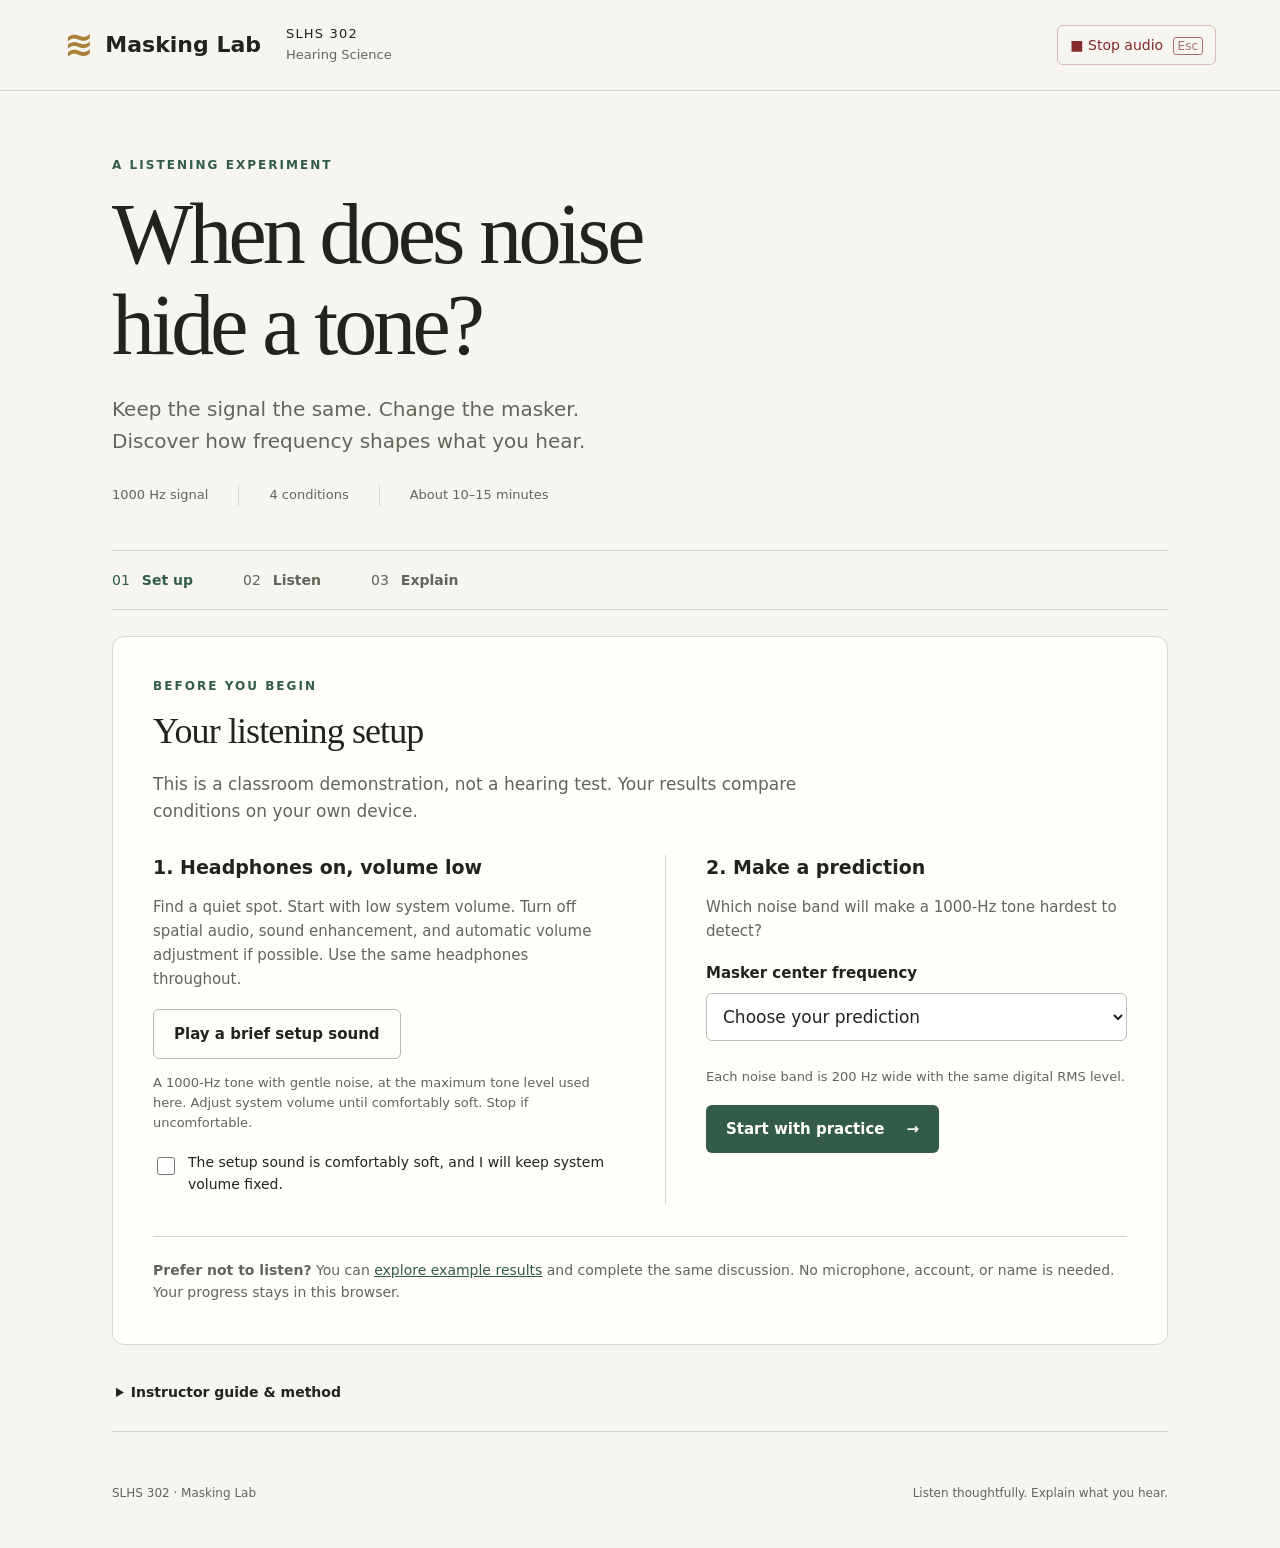
==== index.html @ 59b78d7a "Add files via upload" ====
<!doctype html>
<html lang="en">
<head>
<meta charset="utf-8"><meta name="viewport" content="width=device-width,initial-scale=1">
<meta name="description" content="An interactive auditory masking activity for SLHS 302. Compare detection of a tone in quiet and frequency-specific noise.">
<title>Masking Lab · SLHS 302</title>
<style>
:root{--ink:#22231f;--paper:#f7f5ef;--gold:#aa8138;--line:#d8d5c9;--muted:#62655b;--green:#335c48;--soft:#e8ede6;--red:#a33131}*{box-sizing:border-box}body{margin:0;background:var(--paper);color:var(--ink);font:17px/1.6 system-ui,-apple-system,BlinkMacSystemFont,"Segoe UI",sans-serif}button,input,select,textarea{font:inherit}button,a,input,select,textarea,summary{touch-action:manipulation}button{cursor:pointer;border:0}button:disabled{opacity:.45;cursor:default}button:focus-visible,a:focus-visible,input:focus-visible,textarea:focus-visible,select:focus-visible,summary:focus-visible{outline:3px solid #2864b7;outline-offset:4px}header{max-width:1400px;margin:auto;padding:24px 5%;display:flex;align-items:center;gap:25px;border-bottom:1px solid var(--line)}.brand{font-weight:750;font-size:22px;text-decoration:none;color:inherit;display:flex;align-items:center;gap:12px}.mark{color:var(--gold);font-size:35px;line-height:1}.course{font-size:13px;letter-spacing:.09em}.course span{display:block;letter-spacing:0;color:var(--muted)}.stop{margin-left:auto;border:1px solid #d7bbb6;border-radius:6px;background:transparent;color:#842a2a;padding:8px 12px;font-size:14px}kbd{font:12px system-ui;border:1px solid currentColor;border-radius:3px;padding:1px 4px;opacity:.65;margin-left:5px}main{max-width:1120px;padding:0 32px;margin:auto}.intro{padding:65px 0 44px;position:relative}.eyebrow{font-size:12px;font-weight:750;letter-spacing:.17em;color:var(--green);margin:0 0 14px}h1{font-family:Georgia,"Times New Roman",serif;font-size:clamp(48px,7.5vw,86px);font-weight:400;line-height:1.06;letter-spacing:-.045em;margin:0 0 22px}h2{font-family:Georgia,"Times New Roman",serif;font-size:36px;line-height:1.17;font-weight:400;letter-spacing:-.025em;margin:0 0 18px}h3{font-size:19px;line-height:1.35;margin:0 0 14px}p{margin:0 0 18px}.lead{font-size:20px;line-height:1.6;color:var(--muted)}.facts{display:flex;gap:30px;margin-top:28px;font-size:13px;color:var(--muted)}.facts span+span{border-left:1px solid var(--line);padding-left:30px}.steps{display:flex;border-top:1px solid var(--line);border-bottom:1px solid var(--line);padding:18px 0;gap:50px;color:var(--muted);font-size:14px}.steps span{display:flex;gap:12px}.steps [aria-current]{color:var(--green)}.steps b{font-weight:650}.workspace{background:#fffefb;border:1px solid var(--line);border-radius:12px;padding:40px;margin-top:26px;box-shadow:0 7px 28px #28291d04}.section-heading{max-width:720px;margin-bottom:30px}.section-heading p:last-child{color:var(--muted)}.setup-grid{display:grid;grid-template-columns:1fr 1fr;gap:50px}.setup-grid>div+div{border-left:1px solid var(--line);padding-left:40px}.setup-grid p{font-size:15px;color:var(--muted)}label{display:block;font-size:15px;font-weight:550;margin:16px 0 8px}select,textarea{width:100%;background:white;color:var(--ink);padding:12px;border:1px solid #bbbfb3;border-radius:6px}select{margin-bottom:12px}.check{display:flex;align-items:flex-start;gap:10px;font-size:14px;font-weight:400}.check input{margin-top:6px;width:18px;height:18px;flex-shrink:0;accent-color:var(--green)}.primary,.secondary,.answer{padding:12px 20px;border-radius:6px;font-weight:650;font-size:15px;display:inline-flex;justify-content:center;align-items:center;gap:22px;min-height:48px}.primary{background:var(--green);color:white}.primary:hover:not(:disabled){background:#224733}.secondary{background:transparent;border:1px solid #b7baaf;color:var(--ink)}.secondary:hover:not(:disabled){background:#f0f1e9}.small{font-size:13px!important;color:var(--muted);margin-top:14px;line-height:1.55}.note{margin-top:32px;border-top:1px solid var(--line);padding-top:22px;font-size:14px;color:var(--muted)}.text-button{background:transparent;color:var(--green);text-decoration:underline;padding:0}.trial-head{display:flex;align-items:center;justify-content:space-between;gap:20px}.progress-label{font-size:14px;color:var(--muted)}progress{width:100%;height:5px;border:0;accent-color:var(--green);margin:0 0 24px}progress::-webkit-progress-bar{background:#e7e8e0}progress::-webkit-progress-value{background:var(--green)}.intervals{display:grid;grid-template-columns:1fr 1fr;gap:24px;margin:30px 0}.intervals>div{border:1px solid var(--line);border-radius:8px;padding:25px;background:#f8f8f2;transition:background .1s}.intervals span{display:block;font:44px Georgia,serif;color:#8d9284}.intervals b{font-size:14px;font-weight:500}.intervals .active{background:#dae8da;border-color:var(--green)}.intervals .active span{color:var(--green)}.trial-actions{display:flex;gap:22px;align-items:center;flex-wrap:wrap}.responses{display:flex;gap:12px}.answer{background:#ebece3;color:var(--ink);border:1px solid #cdd1c2}.answer:hover:not(:disabled){background:#dce5d6}.feedback{margin:24px 0 8px;color:var(--green);min-height:28px}.message{padding:0;margin:0}.message:not(:empty){padding:15px 0;color:#8d2e2e}table{border-collapse:collapse;width:100%;font-size:15px}th,td{padding:15px;text-align:left;border-bottom:1px solid var(--line)}th{font-weight:650;background:#f0f1e9}th small{font-weight:400;color:var(--muted)}caption{text-align:left;font-size:14px;padding:0 0 10px;color:var(--muted)}.table-scroll{overflow-x:auto}.chart{margin:0 0 28px}.bar-row{display:grid;grid-template-columns:150px 1fr 90px;align-items:center;gap:16px;font-size:14px;margin:14px 0}.bar-track{background:#eceee6;height:25px;border-radius:3px;overflow:hidden}.bar{height:100%;background:var(--green)}.bar-row:first-child .bar{background:#aa8138}.chart-title{font-size:13px;color:var(--muted);margin-bottom:20px}.reflection{margin-top:32px;border-top:1px solid var(--line);padding-top:28px}textarea{resize:vertical;font-size:15px}details{font-size:14px;margin-top:26px}summary{cursor:pointer;font-weight:650;padding:8px 0}details p{margin-top:16px;color:var(--muted)}.result-actions{display:flex;gap:14px;flex-wrap:wrap;margin-top:30px}.instructor{margin:28px 0;border-bottom:1px solid var(--line);padding:0 4px 20px}.instructor>div{max-width:850px;padding:20px 0}.instructor h3{margin-top:25px}.instructor a{color:var(--green)}footer{display:flex;justify-content:space-between;font-size:12px;color:var(--muted);padding:24px 0 45px;gap:20px}.skip{position:absolute;left:-999px}.skip:focus{left:10px;top:10px;background:white;padding:10px;z-index:10}[hidden]{display:none!important}@media(max-width:700px){header{padding:16px 20px;gap:10px}.course{display:none}.stop{font-size:12px;padding:8px}.stop kbd{display:none}main{padding:0 20px}.intro{padding:40px 0 30px}.facts{gap:12px;flex-wrap:wrap}.facts span+span{padding-left:12px}.steps{gap:25px}.workspace{padding:25px 20px}.setup-grid{grid-template-columns:1fr;gap:32px}.setup-grid>div+div{padding:28px 0 0;border-left:0;border-top:1px solid var(--line)}h2{font-size:30px}.trial-head{align-items:flex-start;flex-direction:column;gap:0}.intervals{gap:12px}.intervals>div{padding:18px}.responses{width:100%}.answer{flex:1;padding:12px 8px;gap:5px}.bar-row{grid-template-columns:110px 1fr 65px;gap:8px;font-size:12px}th,td{padding:10px;min-width:100px}footer{flex-direction:column;gap:4px}}@media(prefers-reduced-motion:reduce){*{transition:none!important;scroll-behavior:auto!important}}@media print{header,.intro,.steps,#setup,#listen,.instructor,.result-actions,footer{display:none!important}#results{display:block!important;border:0;box-shadow:none}main{max-width:none;padding:0}.workspace{padding:10px}.bar{-webkit-print-color-adjust:exact;print-color-adjust:exact}}

header{position:sticky;top:0;z-index:20;background:var(--paper)}

</style>

</head>
<body>
<a class="skip" href="#main">Skip to activity</a>
<header><a class="brand" href="./"><span class="mark" aria-hidden="true">≋</span> Masking Lab</a><span class="course">SLHS 302 <span>Hearing Science</span></span><button id="stop" class="stop" type="button">■ Stop audio <kbd>Esc</kbd></button></header>
<main id="main">
<section class="intro"><p class="eyebrow">A LISTENING EXPERIMENT</p><h1>When does noise<br>hide a tone?</h1><p class="lead">Keep the signal the same. Change the masker.<br>Discover how frequency shapes what you hear.</p><div class="facts"><span>1000 Hz signal</span><span>4 conditions</span><span>About 10–15 minutes</span></div></section>
<nav class="steps" aria-label="Activity stages"><span id="step0" aria-current="step">01 <b>Set up</b></span><span id="step1">02 <b>Listen</b></span><span id="step2">03 <b>Explain</b></span></nav>
<p id="message" class="message" role="status" aria-live="polite"></p>
<section id="setup" class="workspace">
<div class="section-heading"><p class="eyebrow">BEFORE YOU BEGIN</p><h2>Your listening setup</h2><p>This is a classroom demonstration, not a hearing test. Your results compare conditions on your own device.</p></div>
<div class="setup-grid"><div><h3>1. Headphones on, volume low</h3><p>Find a quiet spot. Start with low system volume. Turn off spatial audio, sound enhancement, and automatic volume adjustment if possible. Use the same headphones throughout.</p><button id="check" class="secondary">Play a brief setup sound</button><p class="small">A 1000-Hz tone with gentle noise, at the maximum tone level used here. Adjust system volume until comfortably soft. Stop if uncomfortable.</p><label class="check"><input id="ready" type="checkbox"> The setup sound is comfortably soft, and I will keep system volume fixed.</label></div><div><h3>2. Make a prediction</h3><p>Which noise band will make a 1000-Hz tone hardest to detect?</p><label for="prediction">Masker center frequency</label><select id="prediction"><option value="">Choose your prediction</option><option value="500">500 Hz</option><option value="1000">1000 Hz</option><option value="2000">2000 Hz</option><option value="unsure">I’m not sure yet</option></select><p class="small">Each noise band is 200 Hz wide with the same digital RMS level.</p><button id="begin" class="primary">Start with practice <span aria-hidden="true">→</span></button><button id="resume" class="secondary" hidden>Resume saved activity</button></div></div>
<aside class="note"><strong>Prefer not to listen?</strong> You can <button class="text-button" id="sample">explore example results</button> and complete the same discussion. No microphone, account, or name is needed. Your progress stays in this browser.</aside>
</section>
<section id="listen" class="workspace" hidden>
<div class="trial-head"><div><p class="eyebrow" id="phase">PRACTICE</p><h2 id="condition">Getting familiar</h2></div><div class="progress-label" id="progress"></div></div>
<progress id="progressbar" max="4" value="0" aria-label="Completed conditions"></progress>
<p id="instruction">You will hear two intervals. Only one contains the tone. Choose interval 1 or 2, even if you need to guess.</p>
<div class="intervals" aria-hidden="true"><div id="interval1"><span>01</span><b>Interval 1</b></div><div id="interval2"><span>02</span><b>Interval 2</b></div></div>
<div class="trial-actions"><button id="play" class="primary">Play trial</button><div class="responses"><button id="answer1" class="answer" disabled>Interval 1 <kbd>1</kbd></button><button id="answer2" class="answer" disabled>Interval 2 <kbd>2</kbd></button></div></div>
<p id="feedback" class="feedback" role="status" aria-live="polite">Keep your system volume fixed. The tone will change level automatically.</p><p class="small">A response starts the next trial after you press “Play trial.” No need to race. Press Esc or Stop audio to pause.</p>
</section>
<section id="results" class="workspace" hidden>
<div class="section-heading"><p class="eyebrow" id="result-tag">YOUR OBSERVATIONS</p><h2>What changed with the masker?</h2><p>Higher thresholds mean you needed a stronger tone. Compare each masked condition with quiet.</p></div>
<div id="chart" class="chart"></div><div class="table-scroll"><table><caption>Detection estimates by condition</caption><thead><tr><th scope="col">Condition</th><th scope="col">Tone level<br><small>relative dB</small></th><th scope="col">Elevation<br><small>from quiet</small></th><th scope="col">Quality</th></tr></thead><tbody id="resultrows"></tbody></table></div>
<p class="small">Relative dB means 20 log₁₀(tone RMS / 1), before the fixed output gain. These are uncalibrated digital levels, not dB SPL or dB HL. Do not compare raw thresholds across headphones. Estimates use a short adaptive procedure and can be noisy.</p>
<div class="reflection"><h3>Connect the result to an auditory filter</h3><label for="explain">Which condition caused the most masking? How does filter overlap explain it?</label><textarea id="explain" rows="3" placeholder="Use the words signal, masker, and auditory filter."></textarea><label for="limits">What might explain an unexpected result?</label><textarea id="limits" rows="2" placeholder="Consider headphone response, attention, response variability, and threshold limits."></textarea><details><summary>A question to take back to class</summary><p>To estimate critical bandwidth, keep signal frequency and noise center frequency fixed, increase noise bandwidth, and hold <strong>noise spectrum level</strong> constant. This activity instead compares center frequencies at equal bandwidth and equal total digital RMS. It does not estimate critical bandwidth or isolate upward spread of masking.</p></details></div>
<div class="result-actions"><button id="download" class="primary">Download results (.csv)</button><button id="restart" class="secondary">Start a new activity</button></div><p id="exportnote" class="small">The download includes trial responses, estimates, your prediction, and your reflections. Submit it through your class’s usual method.</p>
</section>
<details class="instructor"><summary>Instructor guide &amp; method</summary><div><h3>What students investigate</h3><p>Detection of a fixed 1000-Hz tone in quiet and with 200-Hz-wide noise centered at 500, 1000, or 2000 Hz. The on-frequency noise should generally interfere most. The off-frequency comparison does not isolate upward spread because frequency spacing and headphone response differ.</p><h3>Procedure</h3><p>Three practice trials precede a quiet block and three randomized masker blocks. Each trial contains two 650-ms intervals separated by 450 ms. The 350-ms signal begins 150 ms into one randomly selected interval. Both intervals have the same masker condition. All signals use 20-ms onset/offset ramps. Sound is identical at both ears.</p><p>A two-down/one-up staircase targets approximately 70.7% correct under standard assumptions. Two consecutive correct responses lower the tone, while an error raises it. Steps are 4 dB until two reversals, then 2 dB. Each block stops after six reversals or 36 trials. The estimate averages the last four reversal levels, only when all six reversals occur. Limits are −66 to −12 relative dB. Bounds and incomplete runs are flagged.</p><h3>Levels and synthesis</h3><p>Noise is synthesized with an inverse FFT, complex Gaussian frequency bins, conjugate symmetry, and a 200-Hz rectangular passband. The finite FFT gives approximate band edges. Noise RMS is normalized to 0.04 before ramps. The fixed master gain is 0.18. Browser and hardware volume remain uncalibrated. The setup sound uses the maximum signal level, so students establish comfort before trials begin. No automatic output-gain changes occur.</p><h3>Class plan</h3><p>Allow 3 minutes for setup and prediction, 10–15 minutes for trials, and 5–10 minutes for discussion. Use the example-data route for students who do not listen. Collect CSVs through Brightspace. No results are sent to a server.</p><p>Implementation reference: <a href="https://www.w3.org/TR/webaudio/" target="_blank" rel="noopener">W3C Web Audio specification</a>. Teaching context: supplied SLHS 302 masking slides and Spring 2025 final exam.</p></div></details>
<footer><span>SLHS 302 · Masking Lab</span><span>Listen thoughtfully. Explain what you hear.</span></footer>
</main>
<script>
/* Pure signal and staircase functions, shared with the verification script. */
(function (root) {
  'use strict';
  const config = Object.freeze({ version: '1.0.0', toneHz: 1000, bandwidthHz: 200,
    maskerRms: 0.04, masterGain: 0.18, minDb: -66, maxDb: -12,
    startDb: -24, reversals: 6, maxTrials: 36, intervalSec: 0.65, gapSec: 0.45 });
  function shuffle(a, rng = Math.random) { a = [...a]; for (let i=a.length-1;i>0;i--) { const j=Math.floor(rng()*(i+1)); [a[i],a[j]]=[a[j],a[i]]; } return a; }
  function createTrack() { return { level: config.startDb, streak: 0, direction: 0, reversals: [], trials: 0, boundHits: 0 }; }
  function advance(track, correct) {
    const t=JSON.parse(JSON.stringify(track)); t.trials++;
    t.streak=correct?t.streak+1:0;
    let direction=correct?(t.streak===2?-1:0):1;
    if(direction===-1)t.streak=0;
    const step=t.reversals.length<2?4:2;
    if(direction){
      const next=Math.max(config.minDb,Math.min(config.maxDb,t.level+direction*step));
      if(next===t.level)t.boundHits++;
      else { if(t.direction && t.direction!==direction)t.reversals.push(t.level); t.direction=direction; t.level=next; }
    }
    return t;
  }
  function summarize(t) {
    const done=t.reversals.length>=config.reversals || t.trials>=config.maxTrials;
    const stable=t.reversals.length>=config.reversals;
    const tail=t.reversals.slice(-4);
    return { done, threshold: stable?tail.reduce((a,b)=>a+b,0)/tail.length:null,
      status: stable?'estimate':'insufficient_reversals', reversals:t.reversals.length, trials:t.trials, boundHits:t.boundHits };
  }
  // Inverse FFT synthesis gives an explicit rectangular frequency band.
  function fft(re, im, inverse) {
    const n=re.length;
    for(let i=1,j=0;i<n;i++){let bit=n>>1;for(;j&bit;bit>>=1)j^=bit;j^=bit;if(i<j){[re[i],re[j]]=[re[j],re[i]];[im[i],im[j]]=[im[j],im[i]];}}
    for(let len=2;len<=n;len<<=1){const angle=(inverse?2:-2)*Math.PI/len;const wr0=Math.cos(angle),wi0=Math.sin(angle);
      for(let i=0;i<n;i+=len){let wr=1,wi=0;for(let j=0;j<len/2;j++){
        const a=i+j,b=a+len/2,vr=re[b]*wr-im[b]*wi,vi=re[b]*wi+im[b]*wr;
        re[b]=re[a]-vr;im[b]=im[a]-vi;re[a]+=vr;im[a]+=vi;
        const nw=wr*wr0-wi*wi0;wi=wr*wi0+wi*wr0;wr=nw;
      }}
    }
    if(inverse)for(let i=0;i<n;i++){re[i]/=n;im[i]/=n;}
  }
  function noise(sr, center, rng = Math.random) {
    const n=2**Math.ceil(Math.log2(sr*1.0)),re=new Float64Array(n),im=new Float64Array(n);
    const lo=Math.ceil((center-config.bandwidthHz/2)*n/sr),hi=Math.floor((center+config.bandwidthHz/2)*n/sr);
    for(let k=lo;k<=hi;k++){
      // Complex Gaussian bins produce Gaussian band-limited noise.
      const u=Math.max(1e-12,rng()),v=rng(),r=Math.sqrt(-2*Math.log(u));
      re[k]=r*Math.cos(2*Math.PI*v);im[k]=r*Math.sin(2*Math.PI*v);re[n-k]=re[k];im[n-k]=-im[k];
    }
    fft(re,im,true);let power=0;for(const x of re)power+=x*x;
    const gain=config.maskerRms/Math.sqrt(power/n);
    return Float32Array.from(re,x=>x*gain);
  }
  root.MaskingEngine={config,shuffle,createTrack,advance,summarize,fft,noise};
})(typeof window==='undefined'?globalThis:window);

</script><script>
/* All participant data remain in this browser. No external services. */
'use strict';
const E=window.MaskingEngine,C=E.config,$=id=>document.getElementById(id);
const KEY='slhs302-masking-v1';
let audio=null,master=null,sources=[],timers=[],busy=false,awaiting=false,pending=null,setupPlayed=false;
let session=null,saved=null,epoch=0;
const labels={quiet:'Quiet',500:'500-Hz masker',1000:'1000-Hz masker',2000:'2000-Hz masker'};
const initial=prediction=>({version:C.version,id:'ML-'+Math.random().toString(36).slice(2,8).toUpperCase(),
  created:new Date().toISOString(),prediction,order:['quiet',...E.shuffle([500,1000,2000])],block:0,
  practice:0,phase:'practice',track:E.createTrack(),results:[],trials:[],explain:'',limits:'',example:false});
function announce(s){$('message').textContent=s;}
function persist(){if(!session || session.example)return;try{localStorage.setItem(KEY,JSON.stringify(session));}catch{announce('Browser storage is unavailable. Keep this tab open and download your results when finished.');}}
try{const s=JSON.parse(localStorage.getItem(KEY));if(s?.version===C.version&&Array.isArray(s.trials)&&Array.isArray(s.order)){saved=s;$('resume').hidden=false;}}catch{/* storage is optional */}
function stage(name){for(const id of ['setup','listen','results'])$(id).hidden=id!==name;['setup','listen','results'].forEach((id,i)=>{if(id===name)$('step'+i).setAttribute('aria-current','step');else $('step'+i).removeAttribute('aria-current');});}
function later(fn,ms){const t=setTimeout(fn,ms);timers.push(t);}
function clearSound(){for(const t of timers)clearTimeout(t);timers=[];for(const s of sources){try{s.stop();}catch{}try{s.disconnect();}catch{}}sources=[];for(const i of [1,2])$('interval'+i).classList.remove('active');}
function stop(message='Audio stopped. Press Play trial when you are ready to continue.'){
  epoch++;clearSound();busy=false;awaiting=false;pending=null;$('answer1').disabled=$('answer2').disabled=true;
  $('play').disabled=false;$('check').disabled=false;
  if(audio?.state==='running')audio.suspend().catch(()=>{});
  if(!$('listen').hidden)$('feedback').textContent=message;
}
async function ensureAudio(){
  const AC=window.AudioContext||window.webkitAudioContext;
  if(!AC)throw Error('This browser does not support Web Audio. Try a current browser, or use example results.');
  if(!audio){audio=new AC();master=audio.createGain();master.gain.value=C.masterGain;master.connect(audio.destination);}
  await audio.resume();if(audio.state!=='running')throw Error('Audio could not start. Tap the setup button again, or use example results.');
}
function ramp(g,t,duration,amp){g.setValueAtTime(0,t);g.linearRampToValueAtTime(amp,t+.020);g.setValueAtTime(amp,t+duration-.020);g.linearRampToValueAtTime(0,t+duration);}
function tone(t,db,duration=.35){const o=audio.createOscillator(),g=audio.createGain();o.type='sine';o.frequency.value=C.toneHz;
  ramp(g.gain,t,duration,Math.SQRT2*10**(db/20));o.connect(g);g.connect(master);o.start(t);o.stop(t+duration+.005);sources.push(o);
  o.onended=()=>{o.disconnect();g.disconnect();};
}
function masker(t,center){const data=E.noise(audio.sampleRate,Number(center)),buffer=audio.createBuffer(1,data.length,audio.sampleRate);buffer.copyToChannel(data,0);
  const s=audio.createBufferSource(),g=audio.createGain();s.buffer=buffer;ramp(g.gain,t,C.intervalSec,1);s.connect(g);g.connect(master);s.start(t);s.stop(t+C.intervalSec+.005);sources.push(s);
  s.onended=()=>{s.disconnect();g.disconnect();};
}
function error(e){stop();announce(e.message||'Something went wrong. Stop audio and try again.');}
$('stop').onclick=()=>stop();
$('check').onclick=async()=>{if(busy)return;const token=++epoch;busy=true;$('check').disabled=true;announce('');try{
  await ensureAudio();if(token!==epoch){audio.suspend().catch(()=>{});return;}const t=audio.currentTime+.08;masker(t,1000);tone(t+.15,C.maxDb);
  later(()=>{busy=false;$('check').disabled=false;setupPlayed=true;announce('Setup sound finished. If it was comfortably soft, check the box below. Keep system volume fixed after setup.');},900);
}catch(e){error(e);}};
function ready(){if(!setupPlayed||!$('ready').checked){announce('Play the setup sound first, set a comfortably soft volume, then check the box.');return false;}return true;}
$('begin').onclick=()=>{if(!ready())return;if(!$('prediction').value){announce('Choose a prediction before starting.');return;}stop();announce('');session=initial($('prediction').value);persist();stage('listen');renderTrial();$('listen').scrollIntoView({behavior:'smooth',block:'start'});};
$('resume').onclick=()=>{if(!ready())return;stop();session=JSON.parse(JSON.stringify(saved));stage(session.phase==='complete'?'results':'listen');if(session.phase==='complete')renderResults();else renderTrial();announce('Saved activity restored. Keep the same headphones and volume used originally. If they changed, start a new activity.');};
function renderTrial(){
  const practice=session.phase==='practice',condition=session.order[session.block];
  $('phase').textContent=practice?'PRACTICE · NOT INCLUDED IN RESULTS':'MEASUREMENT';
  $('condition').textContent=practice?'Find the tone':labels[condition];
  $('progress').textContent=practice?`Practice ${session.practice+1} of 3`:`Condition ${session.block+1} of 4 · Trial ${session.track.trials+1}`;
  $('progressbar').value=session.block;
  $('play').textContent='Play trial';$('play').disabled=false;$('answer1').disabled=$('answer2').disabled=true;
  $('feedback').textContent=practice?'Listen for a steady beep. Only one interval contains it.':'Keep volume fixed. Guess if uncertain; occasional errors are expected.';
}
$('play').onclick=async()=>{
  if(busy||awaiting||!session)return;
  clearSound();const token=++epoch;busy=true;$('play').disabled=true;announce('');
  try{await ensureAudio();if(token!==epoch){audio.suspend().catch(()=>{});return;}const practice=session.phase==='practice';const condition=practice?(session.practice===0?'quiet':1000):session.order[session.block];
    const db=practice?-18:session.track.level;const target=Math.random()<.5?1:2;
    pending={condition,db,target,practice,start:performance.now(),respondAt:0};
    const start=audio.currentTime+.1;
    for(let interval=1;interval<=2;interval++){
      const offset=(interval-1)*(C.intervalSec+C.gapSec),t=start+offset;
      if(condition!=='quiet')masker(t,condition);if(interval===target)tone(t+.15,db);
      later(()=>{for(const i of [1,2])$('interval'+i).classList.toggle('active',i===interval);$('feedback').textContent=`Listening: interval ${interval}`;},100+offset*1000);
      later(()=>$('interval'+interval).classList.remove('active'),100+(offset+C.intervalSec)*1000);
    }
    later(()=>{busy=false;awaiting=true;pending.respondAt=performance.now();$('answer1').disabled=$('answer2').disabled=false;$('feedback').textContent='Which interval contained the tone? Choose 1 or 2, even if unsure.';$('answer1').focus({preventScroll:true});},100+(C.intervalSec*2+C.gapSec)*1000+70);
  }catch(e){error(e);}
};
function answer(choice){
  if(!awaiting||!pending)return;
  awaiting=false;const p=pending;pending=null;const correct=choice===p.target;
  $('answer1').disabled=$('answer2').disabled=true;
  if(p.practice){session.practice++;if(session.practice>=3){session.phase='test';session.track=E.createTrack();}
    persist();renderTrial();$('feedback').textContent=(correct?'Correct. ':'The tone was in interval '+p.target+'. ')+(session.phase==='test'?'Practice complete. Your first measurement is quiet.':'Try another practice trial.');return;
  }
  const before=session.track,after=E.advance(before,correct);
  session.trials.push({condition:p.condition,trial:after.trials,toneDb:p.db,target:p.target,response:choice,correct,
    responseMs:Math.round(performance.now()-p.respondAt),reversal:after.reversals.length>before.reversals.length});
  session.track=after;const summary=E.summarize(after);
  if(summary.done){session.results.push({condition:p.condition,...summary});session.block++;
    if(session.block===4){session.phase='complete';persist();stage('results');renderResults();$('results').scrollIntoView({behavior:'smooth',block:'start'});return;}
    session.track=E.createTrack();persist();renderTrial();$('feedback').textContent='Condition complete. Take a short break, then start '+labels[session.order[session.block]]+'.';
  }else{persist();renderTrial();$('feedback').textContent='Response recorded. Press Play trial to continue.';}
}
$('answer1').onclick=()=>answer(1);$('answer2').onclick=()=>answer(2);
document.addEventListener('keydown',e=>{if(e.key==='Escape'){stop();return;}if(['INPUT','TEXTAREA','SELECT','BUTTON'].includes(document.activeElement?.tagName)){
  if(document.activeElement?.tagName!=='BUTTON')return;
}
if(awaiting && (e.key==='1'||e.key==='2')){e.preventDefault();answer(Number(e.key));}});
document.addEventListener('visibilitychange',()=>{if(document.hidden&&(busy||awaiting))stop('Paused because the tab was hidden. Press Play trial to restart the interrupted trial.');});
window.addEventListener('pagehide',()=>stop());
function fmt(n){return n===null||n===undefined?'—':Number(n).toFixed(1);}
function renderResults(){
  $('result-tag').textContent=session.example?'EXAMPLE DATA · NOT YOUR MEASUREMENTS':'YOUR OBSERVATIONS';
  const rows=['quiet',500,1000,2000].map(c=>session.results.find(r=>String(r.condition)===String(c))).filter(Boolean);
  const quiet=rows.find(r=>r.condition==='quiet')?.threshold;
  $('resultrows').replaceChildren();$('chart').replaceChildren();
  const heading=document.createElement('p');heading.className='chart-title';heading.textContent='Threshold elevation above quiet (relative dB). Zero is the quiet reference.';$('chart').append(heading);
  rows.forEach(r=>{
    const elevation=r.threshold!==null&&quiet!==null?r.threshold-quiet:null;
    const tr=document.createElement('tr');
    const quality=session.example?'Illustrative':r.threshold===null?'Incomplete: too few reversals':r.boundHits?'Estimate; hit level limit':'Estimate';
    for(const text of [labels[r.condition],fmt(r.threshold),fmt(elevation),quality]){const td=document.createElement('td');td.textContent=text;tr.append(td);}$('resultrows').append(tr);
    const barRow=document.createElement('div');barRow.className='bar-row';
    const label=document.createElement('span');label.textContent=labels[r.condition];
    const track=document.createElement('div');track.className='bar-track';const bar=document.createElement('div');bar.className='bar';bar.style.width=elevation===null?'0%':Math.max(0,Math.min(100,elevation/54*100))+'%';track.append(bar);
    const value=document.createElement('span');value.textContent=fmt(elevation)+(elevation===null?'':' dB');
    barRow.append(label,track,value);$('chart').append(barRow);
  });
  if(rows.some(r=>r.threshold===null)){const p=document.createElement('p');p.className='small';p.textContent='At least one block did not reach six reversals. No threshold is reported for that block. Use the trial CSV and discuss why estimation was difficult.';$('chart').append(p);}
  if(rows.some(r=>r.threshold!==null&&quiet!==null&&r.threshold<quiet)){const p=document.createElement('p');p.className='small';p.textContent='A negative elevation appears in the table. Bars show positive elevations only. Short estimates vary; do not force an expected pattern.';$('chart').append(p);}
  $('explain').value=session.explain||'';$('limits').value=session.limits||'';
}
$('explain').oninput=()=>{session.explain=$('explain').value;persist();};$('limits').oninput=()=>{session.limits=$('limits').value;persist();};
$('sample').onclick=()=>{stop();session=initial('unsure');session.example=true;session.phase='complete';session.block=4;
  session.results=[['quiet',-52],[500,-46],[1000,-28],[2000,-48]].map(([condition,threshold])=>({condition,threshold,status:'illustrative',trials:0,reversals:0,boundHits:0,done:true}));
  stage('results');renderResults();$('results').scrollIntoView({behavior:'smooth'});announce('These are invented teaching examples. They are not listening measurements. Your saved measured activity, if any, has been kept.');};
$('restart').onclick=()=>{stop();stage('setup');session=null;setupPlayed=false;$('ready').checked=false;$('prediction').value='';try{saved=JSON.parse(localStorage.getItem(KEY));$('resume').hidden=!saved;}catch{}announce('Ready for a new activity. Any saved measured session remains available until you start a new one.');$('setup').scrollIntoView({behavior:'smooth'});};
function csvCell(v){let s=String(v??'');if(/^[=+@\t\r]/.test(s)||(/^\-/.test(s)&&!/^\-?\d+(\.\d+)?$/.test(s)))s="'"+s;return '"'+s.replaceAll('"','""')+'"';}
$('download').onclick=()=>{
  const q=session.results.find(r=>r.condition==='quiet')?.threshold;
  const columns=['record_type','session_id','example_data','app_version','created_utc','prediction','condition','trial','tone_rms_db_re_1_pre_master','threshold_db','elevation_db','target_interval','response_interval','correct','response_ms','reversal','reversal_count','bound_hits','status','sample_rate_hz','master_gain','noise_rms_pre_master','noise_bandwidth_hz','reflection','limitations'];
  const base={session_id:session.id,example_data:session.example,app_version:C.version,created_utc:session.created,prediction:session.prediction,sample_rate_hz:audio?.sampleRate||'',master_gain:C.masterGain,noise_rms_pre_master:C.maskerRms,noise_bandwidth_hz:C.bandwidthHz};
  const records=session.results.map(r=>({...base,record_type:'summary',condition:r.condition,threshold_db:r.threshold,elevation_db:r.threshold!==null&&q!==null?r.threshold-q:'',reversal_count:r.reversals,bound_hits:r.boundHits,status:r.status,reflection:session.explain,limitations:session.limits}));
  for(const t of session.trials)records.push({...base,record_type:'trial',condition:t.condition,trial:t.trial,tone_rms_db_re_1_pre_master:t.toneDb,target_interval:t.target,response_interval:t.response,correct:t.correct,response_ms:t.responseMs,reversal:t.reversal});
  const csv='\ufeff'+[columns,...records.map(r=>columns.map(k=>r[k]))].map(row=>row.map(csvCell).join(',')).join('\r\n');
  const url=URL.createObjectURL(new Blob([csv],{type:'text/csv;charset=utf-8;'})),a=document.createElement('a');a.href=url;a.download=`masking-${session.example?'EXAMPLE':session.id}.csv`;a.click();setTimeout(()=>URL.revokeObjectURL(url),1000);
};

</script>
</body></html>
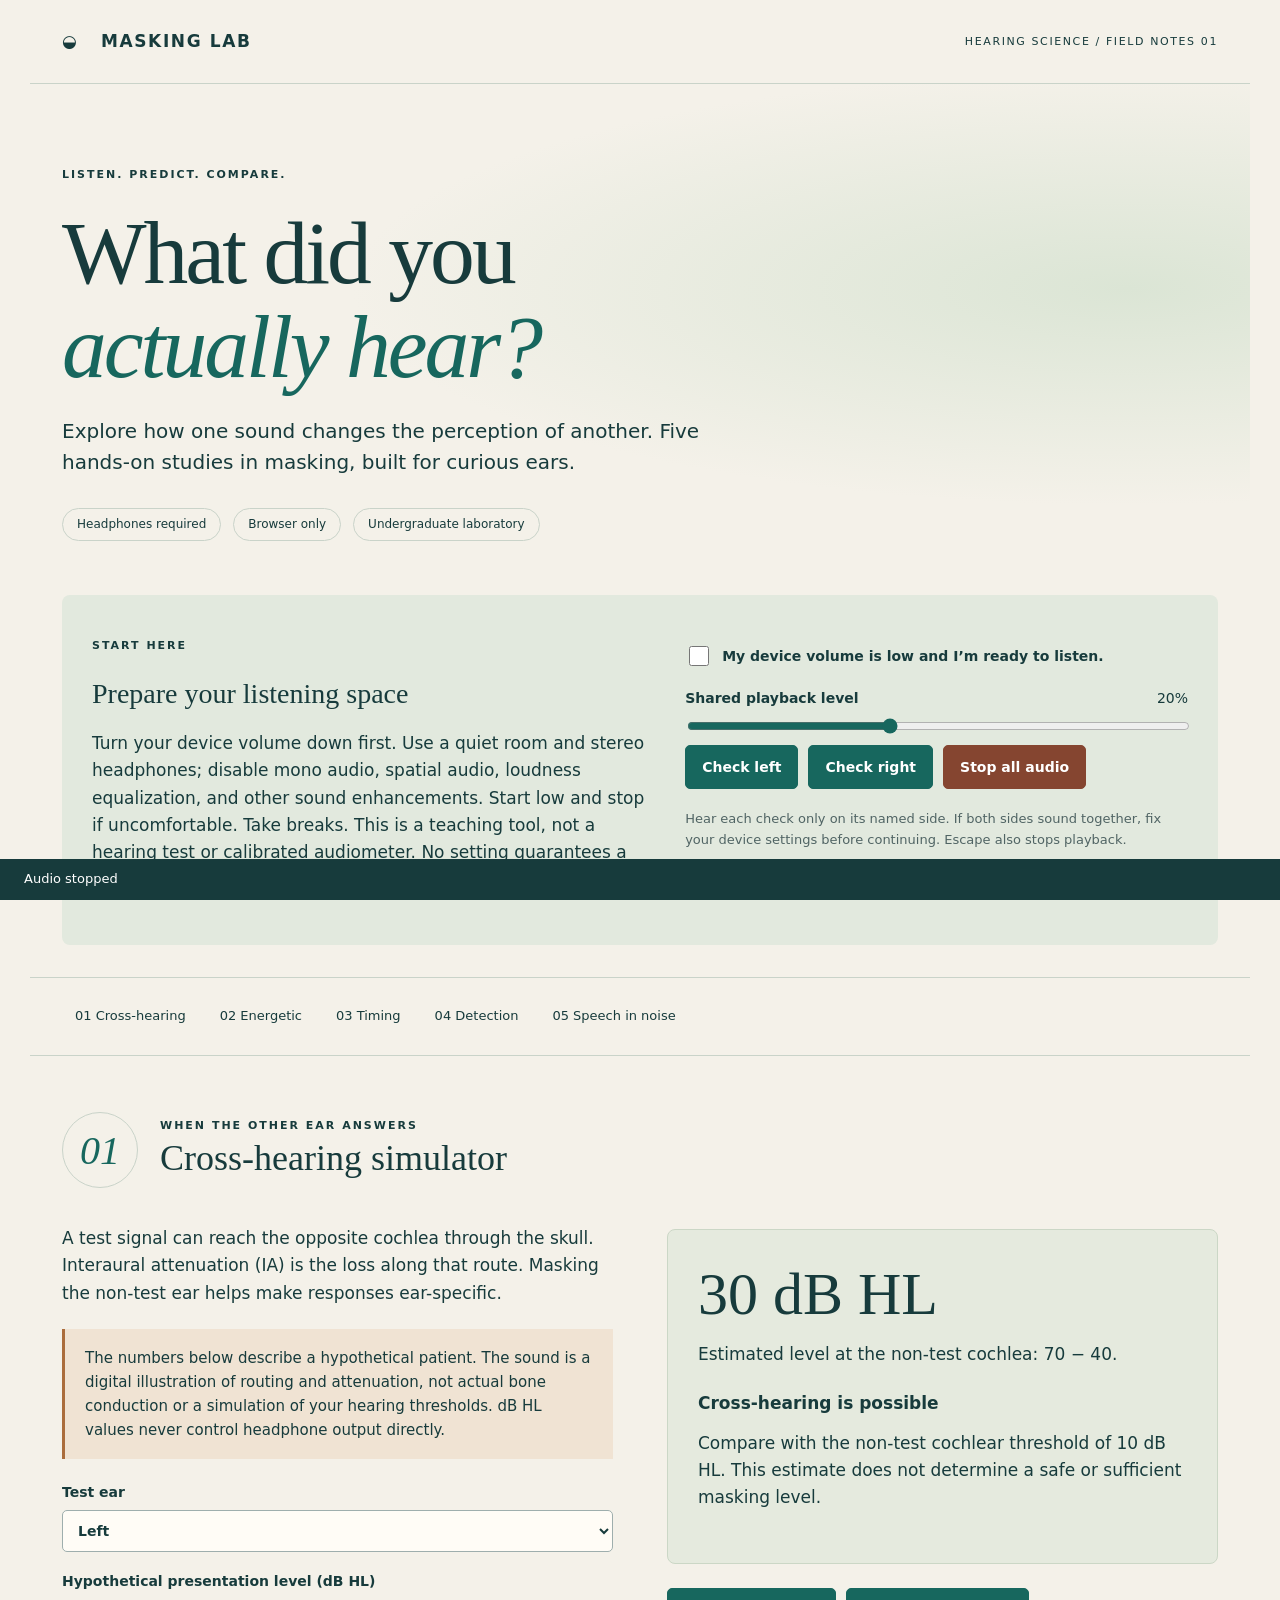
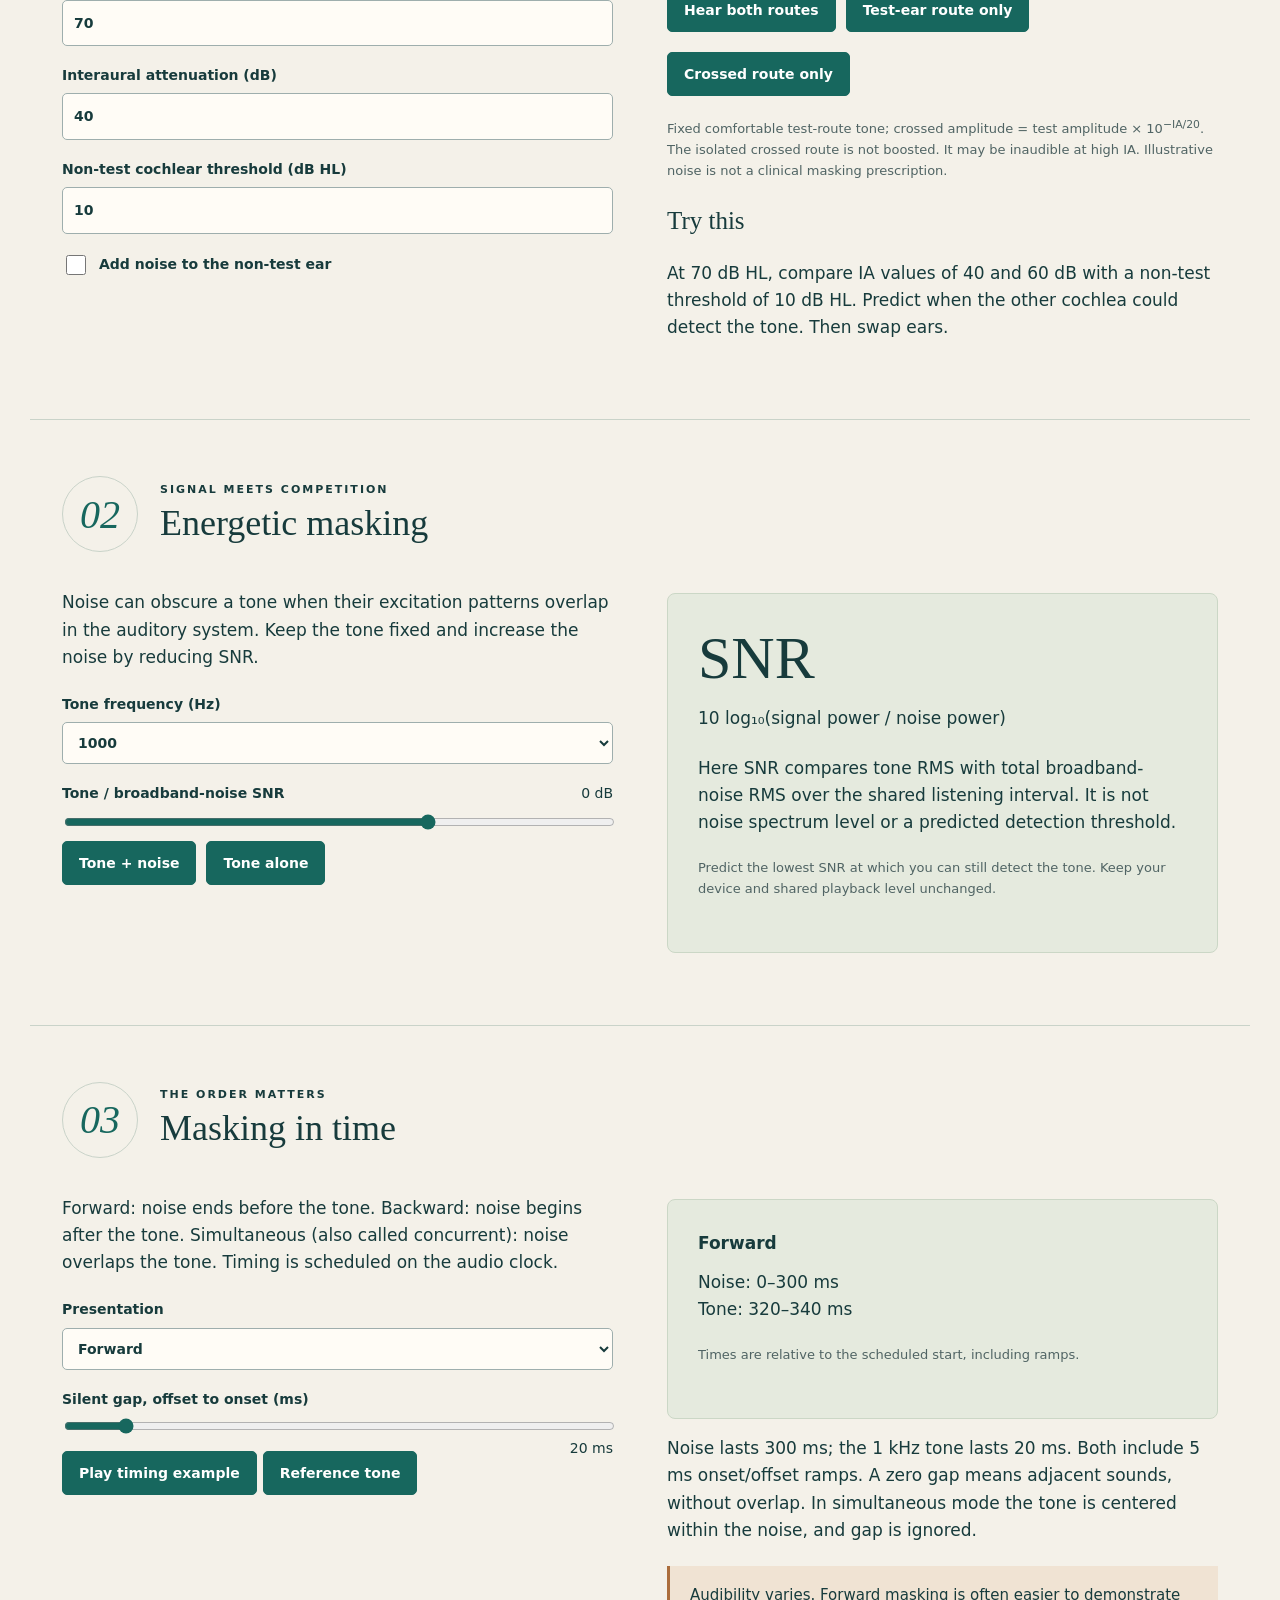
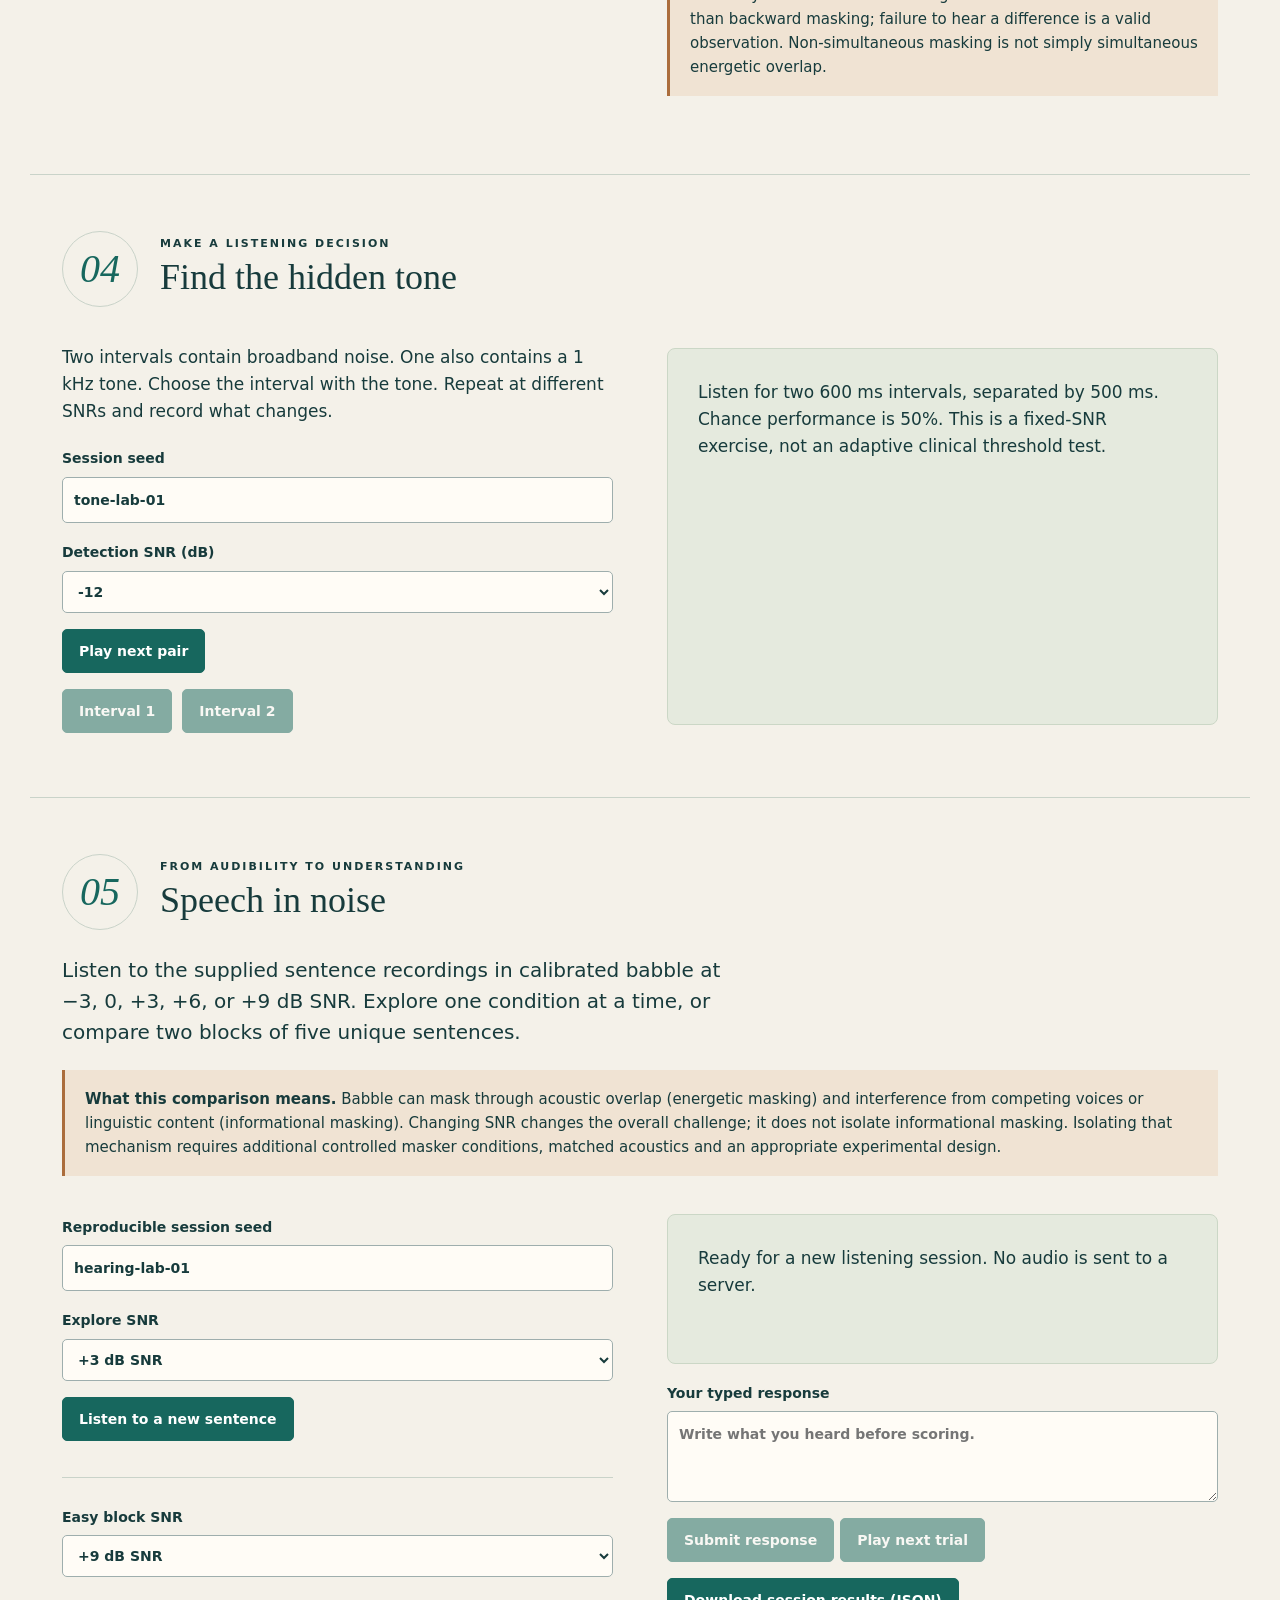
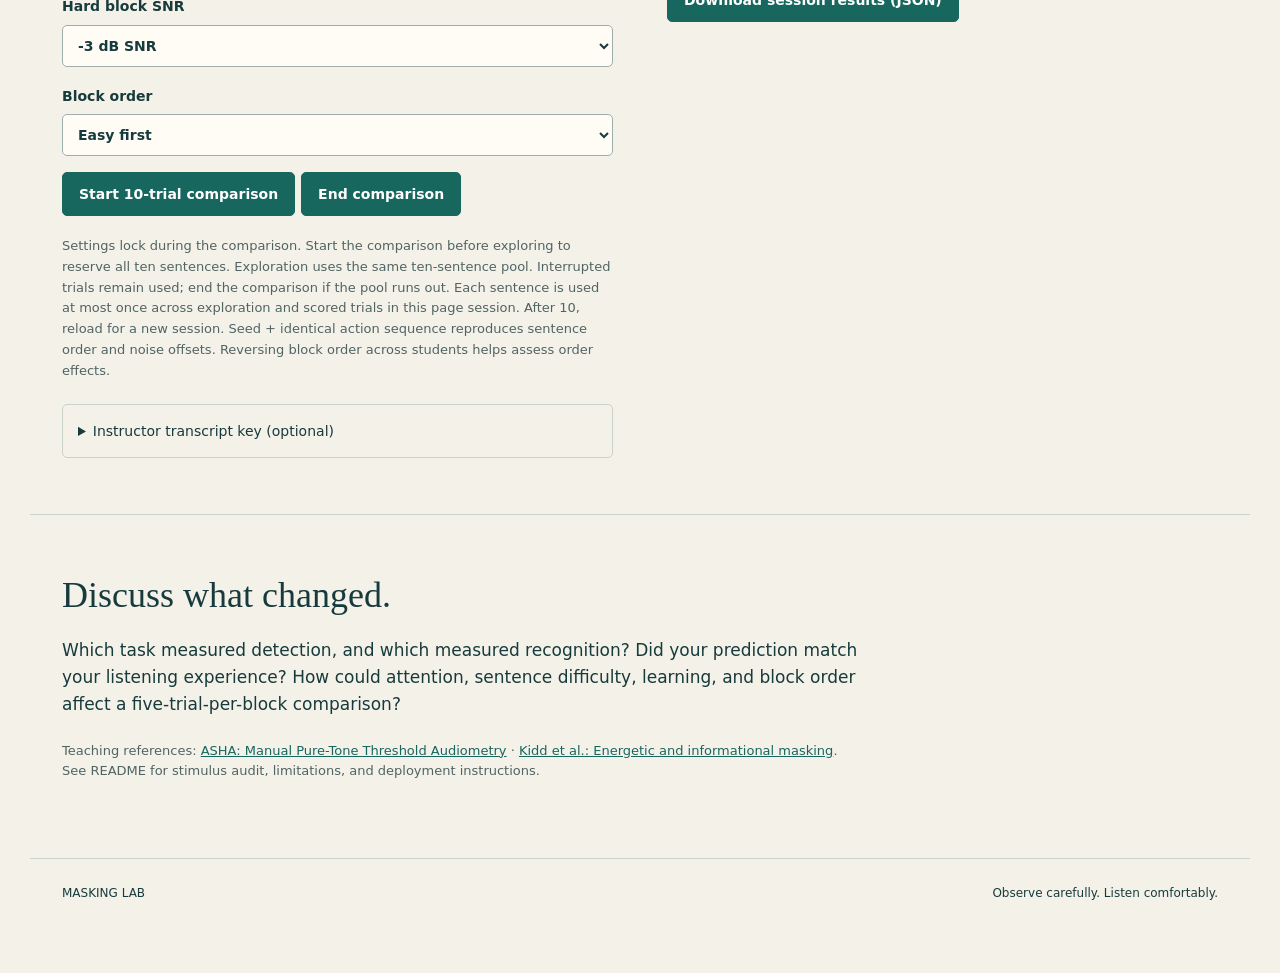
==== commit dbcde558: "Add files via upload" ====
--- a/index.html
+++ b/index.html
@@ -1,236 +1,11 @@
-<!doctype html>
-<html lang="en">
-<head>
-<meta charset="utf-8"><meta name="viewport" content="width=device-width,initial-scale=1">
-<meta name="description" content="An interactive auditory masking activity for SLHS 302. Compare detection of a tone in quiet and frequency-specific noise.">
-<title>Masking Lab · SLHS 302</title>
-<style>
-:root{--ink:#22231f;--paper:#f7f5ef;--gold:#aa8138;--line:#d8d5c9;--muted:#62655b;--green:#335c48;--soft:#e8ede6;--red:#a33131}*{box-sizing:border-box}body{margin:0;background:var(--paper);color:var(--ink);font:17px/1.6 system-ui,-apple-system,BlinkMacSystemFont,"Segoe UI",sans-serif}button,input,select,textarea{font:inherit}button,a,input,select,textarea,summary{touch-action:manipulation}button{cursor:pointer;border:0}button:disabled{opacity:.45;cursor:default}button:focus-visible,a:focus-visible,input:focus-visible,textarea:focus-visible,select:focus-visible,summary:focus-visible{outline:3px solid #2864b7;outline-offset:4px}header{max-width:1400px;margin:auto;padding:24px 5%;display:flex;align-items:center;gap:25px;border-bottom:1px solid var(--line)}.brand{font-weight:750;font-size:22px;text-decoration:none;color:inherit;display:flex;align-items:center;gap:12px}.mark{color:var(--gold);font-size:35px;line-height:1}.course{font-size:13px;letter-spacing:.09em}.course span{display:block;letter-spacing:0;color:var(--muted)}.stop{margin-left:auto;border:1px solid #d7bbb6;border-radius:6px;background:transparent;color:#842a2a;padding:8px 12px;font-size:14px}kbd{font:12px system-ui;border:1px solid currentColor;border-radius:3px;padding:1px 4px;opacity:.65;margin-left:5px}main{max-width:1120px;padding:0 32px;margin:auto}.intro{padding:65px 0 44px;position:relative}.eyebrow{font-size:12px;font-weight:750;letter-spacing:.17em;color:var(--green);margin:0 0 14px}h1{font-family:Georgia,"Times New Roman",serif;font-size:clamp(48px,7.5vw,86px);font-weight:400;line-height:1.06;letter-spacing:-.045em;margin:0 0 22px}h2{font-family:Georgia,"Times New Roman",serif;font-size:36px;line-height:1.17;font-weight:400;letter-spacing:-.025em;margin:0 0 18px}h3{font-size:19px;line-height:1.35;margin:0 0 14px}p{margin:0 0 18px}.lead{font-size:20px;line-height:1.6;color:var(--muted)}.facts{display:flex;gap:30px;margin-top:28px;font-size:13px;color:var(--muted)}.facts span+span{border-left:1px solid var(--line);padding-left:30px}.steps{display:flex;border-top:1px solid var(--line);border-bottom:1px solid var(--line);padding:18px 0;gap:50px;color:var(--muted);font-size:14px}.steps span{display:flex;gap:12px}.steps [aria-current]{color:var(--green)}.steps b{font-weight:650}.workspace{background:#fffefb;border:1px solid var(--line);border-radius:12px;padding:40px;margin-top:26px;box-shadow:0 7px 28px #28291d04}.section-heading{max-width:720px;margin-bottom:30px}.section-heading p:last-child{color:var(--muted)}.setup-grid{display:grid;grid-template-columns:1fr 1fr;gap:50px}.setup-grid>div+div{border-left:1px solid var(--line);padding-left:40px}.setup-grid p{font-size:15px;color:var(--muted)}label{display:block;font-size:15px;font-weight:550;margin:16px 0 8px}select,textarea{width:100%;background:white;color:var(--ink);padding:12px;border:1px solid #bbbfb3;border-radius:6px}select{margin-bottom:12px}.check{display:flex;align-items:flex-start;gap:10px;font-size:14px;font-weight:400}.check input{margin-top:6px;width:18px;height:18px;flex-shrink:0;accent-color:var(--green)}.primary,.secondary,.answer{padding:12px 20px;border-radius:6px;font-weight:650;font-size:15px;display:inline-flex;justify-content:center;align-items:center;gap:22px;min-height:48px}.primary{background:var(--green);color:white}.primary:hover:not(:disabled){background:#224733}.secondary{background:transparent;border:1px solid #b7baaf;color:var(--ink)}.secondary:hover:not(:disabled){background:#f0f1e9}.small{font-size:13px!important;color:var(--muted);margin-top:14px;line-height:1.55}.note{margin-top:32px;border-top:1px solid var(--line);padding-top:22px;font-size:14px;color:var(--muted)}.text-button{background:transparent;color:var(--green);text-decoration:underline;padding:0}.trial-head{display:flex;align-items:center;justify-content:space-between;gap:20px}.progress-label{font-size:14px;color:var(--muted)}progress{width:100%;height:5px;border:0;accent-color:var(--green);margin:0 0 24px}progress::-webkit-progress-bar{background:#e7e8e0}progress::-webkit-progress-value{background:var(--green)}.intervals{display:grid;grid-template-columns:1fr 1fr;gap:24px;margin:30px 0}.intervals>div{border:1px solid var(--line);border-radius:8px;padding:25px;background:#f8f8f2;transition:background .1s}.intervals span{display:block;font:44px Georgia,serif;color:#8d9284}.intervals b{font-size:14px;font-weight:500}.intervals .active{background:#dae8da;border-color:var(--green)}.intervals .active span{color:var(--green)}.trial-actions{display:flex;gap:22px;align-items:center;flex-wrap:wrap}.responses{display:flex;gap:12px}.answer{background:#ebece3;color:var(--ink);border:1px solid #cdd1c2}.answer:hover:not(:disabled){background:#dce5d6}.feedback{margin:24px 0 8px;color:var(--green);min-height:28px}.message{padding:0;margin:0}.message:not(:empty){padding:15px 0;color:#8d2e2e}table{border-collapse:collapse;width:100%;font-size:15px}th,td{padding:15px;text-align:left;border-bottom:1px solid var(--line)}th{font-weight:650;background:#f0f1e9}th small{font-weight:400;color:var(--muted)}caption{text-align:left;font-size:14px;padding:0 0 10px;color:var(--muted)}.table-scroll{overflow-x:auto}.chart{margin:0 0 28px}.bar-row{display:grid;grid-template-columns:150px 1fr 90px;align-items:center;gap:16px;font-size:14px;margin:14px 0}.bar-track{background:#eceee6;height:25px;border-radius:3px;overflow:hidden}.bar{height:100%;background:var(--green)}.bar-row:first-child .bar{background:#aa8138}.chart-title{font-size:13px;color:var(--muted);margin-bottom:20px}.reflection{margin-top:32px;border-top:1px solid var(--line);padding-top:28px}textarea{resize:vertical;font-size:15px}details{font-size:14px;margin-top:26px}summary{cursor:pointer;font-weight:650;padding:8px 0}details p{margin-top:16px;color:var(--muted)}.result-actions{display:flex;gap:14px;flex-wrap:wrap;margin-top:30px}.instructor{margin:28px 0;border-bottom:1px solid var(--line);padding:0 4px 20px}.instructor>div{max-width:850px;padding:20px 0}.instructor h3{margin-top:25px}.instructor a{color:var(--green)}footer{display:flex;justify-content:space-between;font-size:12px;color:var(--muted);padding:24px 0 45px;gap:20px}.skip{position:absolute;left:-999px}.skip:focus{left:10px;top:10px;background:white;padding:10px;z-index:10}[hidden]{display:none!important}@media(max-width:700px){header{padding:16px 20px;gap:10px}.course{display:none}.stop{font-size:12px;padding:8px}.stop kbd{display:none}main{padding:0 20px}.intro{padding:40px 0 30px}.facts{gap:12px;flex-wrap:wrap}.facts span+span{padding-left:12px}.steps{gap:25px}.workspace{padding:25px 20px}.setup-grid{grid-template-columns:1fr;gap:32px}.setup-grid>div+div{padding:28px 0 0;border-left:0;border-top:1px solid var(--line)}h2{font-size:30px}.trial-head{align-items:flex-start;flex-direction:column;gap:0}.intervals{gap:12px}.intervals>div{padding:18px}.responses{width:100%}.answer{flex:1;padding:12px 8px;gap:5px}.bar-row{grid-template-columns:110px 1fr 65px;gap:8px;font-size:12px}th,td{padding:10px;min-width:100px}footer{flex-direction:column;gap:4px}}@media(prefers-reduced-motion:reduce){*{transition:none!important;scroll-behavior:auto!important}}@media print{header,.intro,.steps,#setup,#listen,.instructor,.result-actions,footer{display:none!important}#results{display:block!important;border:0;box-shadow:none}main{max-width:none;padding:0}.workspace{padding:10px}.bar{-webkit-print-color-adjust:exact;print-color-adjust:exact}}
-
-header{position:sticky;top:0;z-index:20;background:var(--paper)}
-
-</style>
-
-</head>
-<body>
-<a class="skip" href="#main">Skip to activity</a>
-<header><a class="brand" href="./"><span class="mark" aria-hidden="true">≋</span> Masking Lab</a><span class="course">SLHS 302 <span>Hearing Science</span></span><button id="stop" class="stop" type="button">■ Stop audio <kbd>Esc</kbd></button></header>
-<main id="main">
-<section class="intro"><p class="eyebrow">A LISTENING EXPERIMENT</p><h1>When does noise<br>hide a tone?</h1><p class="lead">Keep the signal the same. Change the masker.<br>Discover how frequency shapes what you hear.</p><div class="facts"><span>1000 Hz signal</span><span>4 conditions</span><span>About 10–15 minutes</span></div></section>
-<nav class="steps" aria-label="Activity stages"><span id="step0" aria-current="step">01 <b>Set up</b></span><span id="step1">02 <b>Listen</b></span><span id="step2">03 <b>Explain</b></span></nav>
-<p id="message" class="message" role="status" aria-live="polite"></p>
-<section id="setup" class="workspace">
-<div class="section-heading"><p class="eyebrow">BEFORE YOU BEGIN</p><h2>Your listening setup</h2><p>This is a classroom demonstration, not a hearing test. Your results compare conditions on your own device.</p></div>
-<div class="setup-grid"><div><h3>1. Headphones on, volume low</h3><p>Find a quiet spot. Start with low system volume. Turn off spatial audio, sound enhancement, and automatic volume adjustment if possible. Use the same headphones throughout.</p><button id="check" class="secondary">Play a brief setup sound</button><p class="small">A 1000-Hz tone with gentle noise, at the maximum tone level used here. Adjust system volume until comfortably soft. Stop if uncomfortable.</p><label class="check"><input id="ready" type="checkbox"> The setup sound is comfortably soft, and I will keep system volume fixed.</label></div><div><h3>2. Make a prediction</h3><p>Which noise band will make a 1000-Hz tone hardest to detect?</p><label for="prediction">Masker center frequency</label><select id="prediction"><option value="">Choose your prediction</option><option value="500">500 Hz</option><option value="1000">1000 Hz</option><option value="2000">2000 Hz</option><option value="unsure">I’m not sure yet</option></select><p class="small">Each noise band is 200 Hz wide with the same digital RMS level.</p><button id="begin" class="primary">Start with practice <span aria-hidden="true">→</span></button><button id="resume" class="secondary" hidden>Resume saved activity</button></div></div>
-<aside class="note"><strong>Prefer not to listen?</strong> You can <button class="text-button" id="sample">explore example results</button> and complete the same discussion. No microphone, account, or name is needed. Your progress stays in this browser.</aside>
-</section>
-<section id="listen" class="workspace" hidden>
-<div class="trial-head"><div><p class="eyebrow" id="phase">PRACTICE</p><h2 id="condition">Getting familiar</h2></div><div class="progress-label" id="progress"></div></div>
-<progress id="progressbar" max="4" value="0" aria-label="Completed conditions"></progress>
-<p id="instruction">You will hear two intervals. Only one contains the tone. Choose interval 1 or 2, even if you need to guess.</p>
-<div class="intervals" aria-hidden="true"><div id="interval1"><span>01</span><b>Interval 1</b></div><div id="interval2"><span>02</span><b>Interval 2</b></div></div>
-<div class="trial-actions"><button id="play" class="primary">Play trial</button><div class="responses"><button id="answer1" class="answer" disabled>Interval 1 <kbd>1</kbd></button><button id="answer2" class="answer" disabled>Interval 2 <kbd>2</kbd></button></div></div>
-<p id="feedback" class="feedback" role="status" aria-live="polite">Keep your system volume fixed. The tone will change level automatically.</p><p class="small">A response starts the next trial after you press “Play trial.” No need to race. Press Esc or Stop audio to pause.</p>
-</section>
-<section id="results" class="workspace" hidden>
-<div class="section-heading"><p class="eyebrow" id="result-tag">YOUR OBSERVATIONS</p><h2>What changed with the masker?</h2><p>Higher thresholds mean you needed a stronger tone. Compare each masked condition with quiet.</p></div>
-<div id="chart" class="chart"></div><div class="table-scroll"><table><caption>Detection estimates by condition</caption><thead><tr><th scope="col">Condition</th><th scope="col">Tone level<br><small>relative dB</small></th><th scope="col">Elevation<br><small>from quiet</small></th><th scope="col">Quality</th></tr></thead><tbody id="resultrows"></tbody></table></div>
-<p class="small">Relative dB means 20 log₁₀(tone RMS / 1), before the fixed output gain. These are uncalibrated digital levels, not dB SPL or dB HL. Do not compare raw thresholds across headphones. Estimates use a short adaptive procedure and can be noisy.</p>
-<div class="reflection"><h3>Connect the result to an auditory filter</h3><label for="explain">Which condition caused the most masking? How does filter overlap explain it?</label><textarea id="explain" rows="3" placeholder="Use the words signal, masker, and auditory filter."></textarea><label for="limits">What might explain an unexpected result?</label><textarea id="limits" rows="2" placeholder="Consider headphone response, attention, response variability, and threshold limits."></textarea><details><summary>A question to take back to class</summary><p>To estimate critical bandwidth, keep signal frequency and noise center frequency fixed, increase noise bandwidth, and hold <strong>noise spectrum level</strong> constant. This activity instead compares center frequencies at equal bandwidth and equal total digital RMS. It does not estimate critical bandwidth or isolate upward spread of masking.</p></details></div>
-<div class="result-actions"><button id="download" class="primary">Download results (.csv)</button><button id="restart" class="secondary">Start a new activity</button></div><p id="exportnote" class="small">The download includes trial responses, estimates, your prediction, and your reflections. Submit it through your class’s usual method.</p>
-</section>
-<details class="instructor"><summary>Instructor guide &amp; method</summary><div><h3>What students investigate</h3><p>Detection of a fixed 1000-Hz tone in quiet and with 200-Hz-wide noise centered at 500, 1000, or 2000 Hz. The on-frequency noise should generally interfere most. The off-frequency comparison does not isolate upward spread because frequency spacing and headphone response differ.</p><h3>Procedure</h3><p>Three practice trials precede a quiet block and three randomized masker blocks. Each trial contains two 650-ms intervals separated by 450 ms. The 350-ms signal begins 150 ms into one randomly selected interval. Both intervals have the same masker condition. All signals use 20-ms onset/offset ramps. Sound is identical at both ears.</p><p>A two-down/one-up staircase targets approximately 70.7% correct under standard assumptions. Two consecutive correct responses lower the tone, while an error raises it. Steps are 4 dB until two reversals, then 2 dB. Each block stops after six reversals or 36 trials. The estimate averages the last four reversal levels, only when all six reversals occur. Limits are −66 to −12 relative dB. Bounds and incomplete runs are flagged.</p><h3>Levels and synthesis</h3><p>Noise is synthesized with an inverse FFT, complex Gaussian frequency bins, conjugate symmetry, and a 200-Hz rectangular passband. The finite FFT gives approximate band edges. Noise RMS is normalized to 0.04 before ramps. The fixed master gain is 0.18. Browser and hardware volume remain uncalibrated. The setup sound uses the maximum signal level, so students establish comfort before trials begin. No automatic output-gain changes occur.</p><h3>Class plan</h3><p>Allow 3 minutes for setup and prediction, 10–15 minutes for trials, and 5–10 minutes for discussion. Use the example-data route for students who do not listen. Collect CSVs through Brightspace. No results are sent to a server.</p><p>Implementation reference: <a href="https://www.w3.org/TR/webaudio/" target="_blank" rel="noopener">W3C Web Audio specification</a>. Teaching context: supplied SLHS 302 masking slides and Spring 2025 final exam.</p></div></details>
-<footer><span>SLHS 302 · Masking Lab</span><span>Listen thoughtfully. Explain what you hear.</span></footer>
-</main>
-<script>
-/* Pure signal and staircase functions, shared with the verification script. */
-(function (root) {
-  'use strict';
-  const config = Object.freeze({ version: '1.0.0', toneHz: 1000, bandwidthHz: 200,
-    maskerRms: 0.04, masterGain: 0.18, minDb: -66, maxDb: -12,
-    startDb: -24, reversals: 6, maxTrials: 36, intervalSec: 0.65, gapSec: 0.45 });
-  function shuffle(a, rng = Math.random) { a = [...a]; for (let i=a.length-1;i>0;i--) { const j=Math.floor(rng()*(i+1)); [a[i],a[j]]=[a[j],a[i]]; } return a; }
-  function createTrack() { return { level: config.startDb, streak: 0, direction: 0, reversals: [], trials: 0, boundHits: 0 }; }
-  function advance(track, correct) {
-    const t=JSON.parse(JSON.stringify(track)); t.trials++;
-    t.streak=correct?t.streak+1:0;
-    let direction=correct?(t.streak===2?-1:0):1;
-    if(direction===-1)t.streak=0;
-    const step=t.reversals.length<2?4:2;
-    if(direction){
-      const next=Math.max(config.minDb,Math.min(config.maxDb,t.level+direction*step));
-      if(next===t.level)t.boundHits++;
-      else { if(t.direction && t.direction!==direction)t.reversals.push(t.level); t.direction=direction; t.level=next; }
-    }
-    return t;
-  }
-  function summarize(t) {
-    const done=t.reversals.length>=config.reversals || t.trials>=config.maxTrials;
-    const stable=t.reversals.length>=config.reversals;
-    const tail=t.reversals.slice(-4);
-    return { done, threshold: stable?tail.reduce((a,b)=>a+b,0)/tail.length:null,
-      status: stable?'estimate':'insufficient_reversals', reversals:t.reversals.length, trials:t.trials, boundHits:t.boundHits };
-  }
-  // Inverse FFT synthesis gives an explicit rectangular frequency band.
-  function fft(re, im, inverse) {
-    const n=re.length;
-    for(let i=1,j=0;i<n;i++){let bit=n>>1;for(;j&bit;bit>>=1)j^=bit;j^=bit;if(i<j){[re[i],re[j]]=[re[j],re[i]];[im[i],im[j]]=[im[j],im[i]];}}
-    for(let len=2;len<=n;len<<=1){const angle=(inverse?2:-2)*Math.PI/len;const wr0=Math.cos(angle),wi0=Math.sin(angle);
-      for(let i=0;i<n;i+=len){let wr=1,wi=0;for(let j=0;j<len/2;j++){
-        const a=i+j,b=a+len/2,vr=re[b]*wr-im[b]*wi,vi=re[b]*wi+im[b]*wr;
-        re[b]=re[a]-vr;im[b]=im[a]-vi;re[a]+=vr;im[a]+=vi;
-        const nw=wr*wr0-wi*wi0;wi=wr*wi0+wi*wr0;wr=nw;
-      }}
-    }
-    if(inverse)for(let i=0;i<n;i++){re[i]/=n;im[i]/=n;}
-  }
-  function noise(sr, center, rng = Math.random) {
-    const n=2**Math.ceil(Math.log2(sr*1.0)),re=new Float64Array(n),im=new Float64Array(n);
-    const lo=Math.ceil((center-config.bandwidthHz/2)*n/sr),hi=Math.floor((center+config.bandwidthHz/2)*n/sr);
-    for(let k=lo;k<=hi;k++){
-      // Complex Gaussian bins produce Gaussian band-limited noise.
-      const u=Math.max(1e-12,rng()),v=rng(),r=Math.sqrt(-2*Math.log(u));
-      re[k]=r*Math.cos(2*Math.PI*v);im[k]=r*Math.sin(2*Math.PI*v);re[n-k]=re[k];im[n-k]=-im[k];
-    }
-    fft(re,im,true);let power=0;for(const x of re)power+=x*x;
-    const gain=config.maskerRms/Math.sqrt(power/n);
-    return Float32Array.from(re,x=>x*gain);
-  }
-  root.MaskingEngine={config,shuffle,createTrack,advance,summarize,fft,noise};
-})(typeof window==='undefined'?globalThis:window);
-
-</script><script>
-/* All participant data remain in this browser. No external services. */
-'use strict';
-const E=window.MaskingEngine,C=E.config,$=id=>document.getElementById(id);
-const KEY='slhs302-masking-v1';
-let audio=null,master=null,sources=[],timers=[],busy=false,awaiting=false,pending=null,setupPlayed=false;
-let session=null,saved=null,epoch=0;
-const labels={quiet:'Quiet',500:'500-Hz masker',1000:'1000-Hz masker',2000:'2000-Hz masker'};
-const initial=prediction=>({version:C.version,id:'ML-'+Math.random().toString(36).slice(2,8).toUpperCase(),
-  created:new Date().toISOString(),prediction,order:['quiet',...E.shuffle([500,1000,2000])],block:0,
-  practice:0,phase:'practice',track:E.createTrack(),results:[],trials:[],explain:'',limits:'',example:false});
-function announce(s){$('message').textContent=s;}
-function persist(){if(!session || session.example)return;try{localStorage.setItem(KEY,JSON.stringify(session));}catch{announce('Browser storage is unavailable. Keep this tab open and download your results when finished.');}}
-try{const s=JSON.parse(localStorage.getItem(KEY));if(s?.version===C.version&&Array.isArray(s.trials)&&Array.isArray(s.order)){saved=s;$('resume').hidden=false;}}catch{/* storage is optional */}
-function stage(name){for(const id of ['setup','listen','results'])$(id).hidden=id!==name;['setup','listen','results'].forEach((id,i)=>{if(id===name)$('step'+i).setAttribute('aria-current','step');else $('step'+i).removeAttribute('aria-current');});}
-function later(fn,ms){const t=setTimeout(fn,ms);timers.push(t);}
-function clearSound(){for(const t of timers)clearTimeout(t);timers=[];for(const s of sources){try{s.stop();}catch{}try{s.disconnect();}catch{}}sources=[];for(const i of [1,2])$('interval'+i).classList.remove('active');}
-function stop(message='Audio stopped. Press Play trial when you are ready to continue.'){
-  epoch++;clearSound();busy=false;awaiting=false;pending=null;$('answer1').disabled=$('answer2').disabled=true;
-  $('play').disabled=false;$('check').disabled=false;
-  if(audio?.state==='running')audio.suspend().catch(()=>{});
-  if(!$('listen').hidden)$('feedback').textContent=message;
-}
-async function ensureAudio(){
-  const AC=window.AudioContext||window.webkitAudioContext;
-  if(!AC)throw Error('This browser does not support Web Audio. Try a current browser, or use example results.');
-  if(!audio){audio=new AC();master=audio.createGain();master.gain.value=C.masterGain;master.connect(audio.destination);}
-  await audio.resume();if(audio.state!=='running')throw Error('Audio could not start. Tap the setup button again, or use example results.');
-}
-function ramp(g,t,duration,amp){g.setValueAtTime(0,t);g.linearRampToValueAtTime(amp,t+.020);g.setValueAtTime(amp,t+duration-.020);g.linearRampToValueAtTime(0,t+duration);}
-function tone(t,db,duration=.35){const o=audio.createOscillator(),g=audio.createGain();o.type='sine';o.frequency.value=C.toneHz;
-  ramp(g.gain,t,duration,Math.SQRT2*10**(db/20));o.connect(g);g.connect(master);o.start(t);o.stop(t+duration+.005);sources.push(o);
-  o.onended=()=>{o.disconnect();g.disconnect();};
-}
-function masker(t,center){const data=E.noise(audio.sampleRate,Number(center)),buffer=audio.createBuffer(1,data.length,audio.sampleRate);buffer.copyToChannel(data,0);
-  const s=audio.createBufferSource(),g=audio.createGain();s.buffer=buffer;ramp(g.gain,t,C.intervalSec,1);s.connect(g);g.connect(master);s.start(t);s.stop(t+C.intervalSec+.005);sources.push(s);
-  s.onended=()=>{s.disconnect();g.disconnect();};
-}
-function error(e){stop();announce(e.message||'Something went wrong. Stop audio and try again.');}
-$('stop').onclick=()=>stop();
-$('check').onclick=async()=>{if(busy)return;const token=++epoch;busy=true;$('check').disabled=true;announce('');try{
-  await ensureAudio();if(token!==epoch){audio.suspend().catch(()=>{});return;}const t=audio.currentTime+.08;masker(t,1000);tone(t+.15,C.maxDb);
-  later(()=>{busy=false;$('check').disabled=false;setupPlayed=true;announce('Setup sound finished. If it was comfortably soft, check the box below. Keep system volume fixed after setup.');},900);
-}catch(e){error(e);}};
-function ready(){if(!setupPlayed||!$('ready').checked){announce('Play the setup sound first, set a comfortably soft volume, then check the box.');return false;}return true;}
-$('begin').onclick=()=>{if(!ready())return;if(!$('prediction').value){announce('Choose a prediction before starting.');return;}stop();announce('');session=initial($('prediction').value);persist();stage('listen');renderTrial();$('listen').scrollIntoView({behavior:'smooth',block:'start'});};
-$('resume').onclick=()=>{if(!ready())return;stop();session=JSON.parse(JSON.stringify(saved));stage(session.phase==='complete'?'results':'listen');if(session.phase==='complete')renderResults();else renderTrial();announce('Saved activity restored. Keep the same headphones and volume used originally. If they changed, start a new activity.');};
-function renderTrial(){
-  const practice=session.phase==='practice',condition=session.order[session.block];
-  $('phase').textContent=practice?'PRACTICE · NOT INCLUDED IN RESULTS':'MEASUREMENT';
-  $('condition').textContent=practice?'Find the tone':labels[condition];
-  $('progress').textContent=practice?`Practice ${session.practice+1} of 3`:`Condition ${session.block+1} of 4 · Trial ${session.track.trials+1}`;
-  $('progressbar').value=session.block;
-  $('play').textContent='Play trial';$('play').disabled=false;$('answer1').disabled=$('answer2').disabled=true;
-  $('feedback').textContent=practice?'Listen for a steady beep. Only one interval contains it.':'Keep volume fixed. Guess if uncertain; occasional errors are expected.';
-}
-$('play').onclick=async()=>{
-  if(busy||awaiting||!session)return;
-  clearSound();const token=++epoch;busy=true;$('play').disabled=true;announce('');
-  try{await ensureAudio();if(token!==epoch){audio.suspend().catch(()=>{});return;}const practice=session.phase==='practice';const condition=practice?(session.practice===0?'quiet':1000):session.order[session.block];
-    const db=practice?-18:session.track.level;const target=Math.random()<.5?1:2;
-    pending={condition,db,target,practice,start:performance.now(),respondAt:0};
-    const start=audio.currentTime+.1;
-    for(let interval=1;interval<=2;interval++){
-      const offset=(interval-1)*(C.intervalSec+C.gapSec),t=start+offset;
-      if(condition!=='quiet')masker(t,condition);if(interval===target)tone(t+.15,db);
-      later(()=>{for(const i of [1,2])$('interval'+i).classList.toggle('active',i===interval);$('feedback').textContent=`Listening: interval ${interval}`;},100+offset*1000);
-      later(()=>$('interval'+interval).classList.remove('active'),100+(offset+C.intervalSec)*1000);
-    }
-    later(()=>{busy=false;awaiting=true;pending.respondAt=performance.now();$('answer1').disabled=$('answer2').disabled=false;$('feedback').textContent='Which interval contained the tone? Choose 1 or 2, even if unsure.';$('answer1').focus({preventScroll:true});},100+(C.intervalSec*2+C.gapSec)*1000+70);
-  }catch(e){error(e);}
-};
-function answer(choice){
-  if(!awaiting||!pending)return;
-  awaiting=false;const p=pending;pending=null;const correct=choice===p.target;
-  $('answer1').disabled=$('answer2').disabled=true;
-  if(p.practice){session.practice++;if(session.practice>=3){session.phase='test';session.track=E.createTrack();}
-    persist();renderTrial();$('feedback').textContent=(correct?'Correct. ':'The tone was in interval '+p.target+'. ')+(session.phase==='test'?'Practice complete. Your first measurement is quiet.':'Try another practice trial.');return;
-  }
-  const before=session.track,after=E.advance(before,correct);
-  session.trials.push({condition:p.condition,trial:after.trials,toneDb:p.db,target:p.target,response:choice,correct,
-    responseMs:Math.round(performance.now()-p.respondAt),reversal:after.reversals.length>before.reversals.length});
-  session.track=after;const summary=E.summarize(after);
-  if(summary.done){session.results.push({condition:p.condition,...summary});session.block++;
-    if(session.block===4){session.phase='complete';persist();stage('results');renderResults();$('results').scrollIntoView({behavior:'smooth',block:'start'});return;}
-    session.track=E.createTrack();persist();renderTrial();$('feedback').textContent='Condition complete. Take a short break, then start '+labels[session.order[session.block]]+'.';
-  }else{persist();renderTrial();$('feedback').textContent='Response recorded. Press Play trial to continue.';}
-}
-$('answer1').onclick=()=>answer(1);$('answer2').onclick=()=>answer(2);
-document.addEventListener('keydown',e=>{if(e.key==='Escape'){stop();return;}if(['INPUT','TEXTAREA','SELECT','BUTTON'].includes(document.activeElement?.tagName)){
-  if(document.activeElement?.tagName!=='BUTTON')return;
-}
-if(awaiting && (e.key==='1'||e.key==='2')){e.preventDefault();answer(Number(e.key));}});
-document.addEventListener('visibilitychange',()=>{if(document.hidden&&(busy||awaiting))stop('Paused because the tab was hidden. Press Play trial to restart the interrupted trial.');});
-window.addEventListener('pagehide',()=>stop());
-function fmt(n){return n===null||n===undefined?'—':Number(n).toFixed(1);}
-function renderResults(){
-  $('result-tag').textContent=session.example?'EXAMPLE DATA · NOT YOUR MEASUREMENTS':'YOUR OBSERVATIONS';
-  const rows=['quiet',500,1000,2000].map(c=>session.results.find(r=>String(r.condition)===String(c))).filter(Boolean);
-  const quiet=rows.find(r=>r.condition==='quiet')?.threshold;
-  $('resultrows').replaceChildren();$('chart').replaceChildren();
-  const heading=document.createElement('p');heading.className='chart-title';heading.textContent='Threshold elevation above quiet (relative dB). Zero is the quiet reference.';$('chart').append(heading);
-  rows.forEach(r=>{
-    const elevation=r.threshold!==null&&quiet!==null?r.threshold-quiet:null;
-    const tr=document.createElement('tr');
-    const quality=session.example?'Illustrative':r.threshold===null?'Incomplete: too few reversals':r.boundHits?'Estimate; hit level limit':'Estimate';
-    for(const text of [labels[r.condition],fmt(r.threshold),fmt(elevation),quality]){const td=document.createElement('td');td.textContent=text;tr.append(td);}$('resultrows').append(tr);
-    const barRow=document.createElement('div');barRow.className='bar-row';
-    const label=document.createElement('span');label.textContent=labels[r.condition];
-    const track=document.createElement('div');track.className='bar-track';const bar=document.createElement('div');bar.className='bar';bar.style.width=elevation===null?'0%':Math.max(0,Math.min(100,elevation/54*100))+'%';track.append(bar);
-    const value=document.createElement('span');value.textContent=fmt(elevation)+(elevation===null?'':' dB');
-    barRow.append(label,track,value);$('chart').append(barRow);
-  });
-  if(rows.some(r=>r.threshold===null)){const p=document.createElement('p');p.className='small';p.textContent='At least one block did not reach six reversals. No threshold is reported for that block. Use the trial CSV and discuss why estimation was difficult.';$('chart').append(p);}
-  if(rows.some(r=>r.threshold!==null&&quiet!==null&&r.threshold<quiet)){const p=document.createElement('p');p.className='small';p.textContent='A negative elevation appears in the table. Bars show positive elevations only. Short estimates vary; do not force an expected pattern.';$('chart').append(p);}
-  $('explain').value=session.explain||'';$('limits').value=session.limits||'';
-}
-$('explain').oninput=()=>{session.explain=$('explain').value;persist();};$('limits').oninput=()=>{session.limits=$('limits').value;persist();};
-$('sample').onclick=()=>{stop();session=initial('unsure');session.example=true;session.phase='complete';session.block=4;
-  session.results=[['quiet',-52],[500,-46],[1000,-28],[2000,-48]].map(([condition,threshold])=>({condition,threshold,status:'illustrative',trials:0,reversals:0,boundHits:0,done:true}));
-  stage('results');renderResults();$('results').scrollIntoView({behavior:'smooth'});announce('These are invented teaching examples. They are not listening measurements. Your saved measured activity, if any, has been kept.');};
-$('restart').onclick=()=>{stop();stage('setup');session=null;setupPlayed=false;$('ready').checked=false;$('prediction').value='';try{saved=JSON.parse(localStorage.getItem(KEY));$('resume').hidden=!saved;}catch{}announce('Ready for a new activity. Any saved measured session remains available until you start a new one.');$('setup').scrollIntoView({behavior:'smooth'});};
-function csvCell(v){let s=String(v??'');if(/^[=+@\t\r]/.test(s)||(/^\-/.test(s)&&!/^\-?\d+(\.\d+)?$/.test(s)))s="'"+s;return '"'+s.replaceAll('"','""')+'"';}
-$('download').onclick=()=>{
-  const q=session.results.find(r=>r.condition==='quiet')?.threshold;
-  const columns=['record_type','session_id','example_data','app_version','created_utc','prediction','condition','trial','tone_rms_db_re_1_pre_master','threshold_db','elevation_db','target_interval','response_interval','correct','response_ms','reversal','reversal_count','bound_hits','status','sample_rate_hz','master_gain','noise_rms_pre_master','noise_bandwidth_hz','reflection','limitations'];
-  const base={session_id:session.id,example_data:session.example,app_version:C.version,created_utc:session.created,prediction:session.prediction,sample_rate_hz:audio?.sampleRate||'',master_gain:C.masterGain,noise_rms_pre_master:C.maskerRms,noise_bandwidth_hz:C.bandwidthHz};
-  const records=session.results.map(r=>({...base,record_type:'summary',condition:r.condition,threshold_db:r.threshold,elevation_db:r.threshold!==null&&q!==null?r.threshold-q:'',reversal_count:r.reversals,bound_hits:r.boundHits,status:r.status,reflection:session.explain,limitations:session.limits}));
-  for(const t of session.trials)records.push({...base,record_type:'trial',condition:t.condition,trial:t.trial,tone_rms_db_re_1_pre_master:t.toneDb,target_interval:t.target,response_interval:t.response,correct:t.correct,response_ms:t.responseMs,reversal:t.reversal});
-  const csv='\ufeff'+[columns,...records.map(r=>columns.map(k=>r[k]))].map(row=>row.map(csvCell).join(',')).join('\r\n');
-  const url=URL.createObjectURL(new Blob([csv],{type:'text/csv;charset=utf-8;'})),a=document.createElement('a');a.href=url;a.download=`masking-${session.example?'EXAMPLE':session.id}.csv`;a.click();setTimeout(()=>URL.revokeObjectURL(url),1000);
-};
-
-</script>
-</body></html>
+<!doctype html><html lang="en"><head><meta charset="utf-8"><meta name="viewport" content="width=device-width, initial-scale=1"><meta name="description" content="Interactive undergraduate hearing science masking laboratory"><title>Masking Lab · Hearing Science</title><link rel="stylesheet" href="style.css"></head><body>
+<header><a class="brand" href="#main">◒ &nbsp; MASKING LAB</a><span>HEARING SCIENCE / FIELD NOTES 01</span></header>
+<main id="main"><div class="hero"><p class="eyebrow">LISTEN. PREDICT. COMPARE.</p><h1>What did you<br><em>actually hear?</em></h1><p class="intro">Explore how one sound changes the perception of another. Five hands-on studies in masking, built for curious ears.</p><div class="chips"><span>Headphones required</span><span>Browser only</span><span>Undergraduate laboratory</span></div></div>
+<section class="setup" aria-labelledby="setup-title"><div><p class="eyebrow">START HERE</p><h2 id="setup-title">Prepare your listening space</h2><p>Turn your device volume down first. Use a quiet room and stereo headphones; disable mono audio, spatial audio, loudness equalization, and other sound enhancements. Start low and stop if uncomfortable. Take breaks. This is a teaching tool, not a hearing test or calibrated audiometer. No setting guarantees a safe sound pressure level on your device.</p></div><div><label class="check" for="consent"><input id="consent" type="checkbox"> My device volume is low and I’m ready to listen.</label><label for="volume">Shared playback level <output id="volumeValue">20%</output></label><input id="volume" type="range" min="0" max="50" value="20"><div class="buttons"><button data-check="left">Check left</button><button data-check="right">Check right</button><button class="stop" id="stop">Stop all audio</button></div><p class="small">Hear each check only on its named side. If both sides sound together, fix your device settings before continuing. Escape also stops playback.</p></div></section>
+<nav aria-label="Laboratory activities"><a href="#cross">01 Cross-hearing</a><a href="#energy">02 Energetic</a><a href="#temporal">03 Timing</a><a href="#detection">04 Detection</a><a href="#speech">05 Speech in noise</a></nav>
+<section id="cross" class="activity"><div class="sectionhead"><span class="num">01</span><div><p class="eyebrow">WHEN THE OTHER EAR ANSWERS</p><h2>Cross-hearing simulator</h2></div></div><div class="grid"><div><p>A test signal can reach the opposite cochlea through the skull. Interaural attenuation (IA) is the loss along that route. Masking the non-test ear helps make responses ear-specific.</p><p class="note">The numbers below describe a hypothetical patient. The sound is a digital illustration of routing and attenuation, not actual bone conduction or a simulation of your hearing thresholds. dB HL values never control headphone output directly.</p><label for="ear">Test ear<select id="ear"><option value="left">Left</option><option value="right">Right</option></select></label><label for="level">Hypothetical presentation level (dB HL)<input id="level" type="number" min="0" max="100" value="70"></label><label for="ia">Interaural attenuation (dB)<input id="ia" type="number" min="0" max="80" value="40"></label><label for="threshold">Non-test cochlear threshold (dB HL)<input id="threshold" type="number" min="-10" max="90" value="10"></label><label class="check" for="ntemask"><input id="ntemask" type="checkbox"> Add noise to the non-test ear</label></div><div><div id="crossReadout" class="readout" aria-live="polite"></div><div class="buttons"><button id="crossBoth">Hear both routes</button><button id="crossTest">Test-ear route only</button><button id="crossOther">Crossed route only</button></div><p class="small">Fixed comfortable test-route tone; crossed amplitude = test amplitude × 10<sup>−IA/20</sup>. The isolated crossed route is not boosted. It may be inaudible at high IA. Illustrative noise is not a clinical masking prescription.</p><h3>Try this</h3><p>At 70 dB HL, compare IA values of 40 and 60 dB with a non-test threshold of 10 dB HL. Predict when the other cochlea could detect the tone. Then swap ears.</p></div></div></section>
+<section id="energy" class="activity"><div class="sectionhead"><span class="num">02</span><div><p class="eyebrow">SIGNAL MEETS COMPETITION</p><h2>Energetic masking</h2></div></div><div class="grid"><div><p>Noise can obscure a tone when their excitation patterns overlap in the auditory system. Keep the tone fixed and increase the noise by reducing SNR.</p><label for="freq">Tone frequency (Hz)<select id="freq"><option>500</option><option selected>1000</option><option>2000</option><option>4000</option></select></label><label for="snr">Tone / broadband-noise SNR <output id="snrValue">0 dB</output></label><input id="snr" type="range" min="-24" max="12" step="3" value="0"><div class="buttons"><button id="energyPlay">Tone + noise</button><button id="toneAlone">Tone alone</button></div></div><div class="readout"><span class="big">SNR</span><p>10 log₁₀(signal power / noise power)</p><p>Here SNR compares tone RMS with total broadband-noise RMS over the shared listening interval. It is not noise spectrum level or a predicted detection threshold.</p><p class="small">Predict the lowest SNR at which you can still detect the tone. Keep your device and shared playback level unchanged.</p></div></div></section>
+<section id="temporal" class="activity"><div class="sectionhead"><span class="num">03</span><div><p class="eyebrow">THE ORDER MATTERS</p><h2>Masking in time</h2></div></div><div class="grid"><div><p>Forward: noise ends before the tone. Backward: noise begins after the tone. Simultaneous (also called concurrent): noise overlaps the tone. Timing is scheduled on the audio clock.</p><label for="timing">Presentation<select id="timing"><option value="forward">Forward</option><option value="backward">Backward</option><option value="simultaneous">Simultaneous</option></select></label><label for="gap">Silent gap, offset to onset (ms)<input id="gap" type="range" min="0" max="200" step="5" value="20"><output id="gapValue">20 ms</output></label><button id="timePlay">Play timing example</button><button id="timeTone">Reference tone</button></div><div><div id="timeline" class="readout" aria-live="polite"></div><p>Noise lasts 300 ms; the 1 kHz tone lasts 20 ms. Both include 5 ms onset/offset ramps. A zero gap means adjacent sounds, without overlap. In simultaneous mode the tone is centered within the noise, and gap is ignored.</p><p class="note">Audibility varies. Forward masking is often easier to demonstrate than backward masking; failure to hear a difference is a valid observation. Non-simultaneous masking is not simply simultaneous energetic overlap.</p></div></div></section>
+<section id="detection" class="activity"><div class="sectionhead"><span class="num">04</span><div><p class="eyebrow">MAKE A LISTENING DECISION</p><h2>Find the hidden tone</h2></div></div><div class="grid"><div><p>Two intervals contain broadband noise. One also contains a 1 kHz tone. Choose the interval with the tone. Repeat at different SNRs and record what changes.</p><label for="detectSeed">Session seed<input id="detectSeed" value="tone-lab-01" maxlength="80"></label><label for="detectSnr">Detection SNR (dB)<select id="detectSnr"><option>-24</option><option>-18</option><option selected>-12</option><option>-6</option><option>0</option></select></label><button id="detectPlay">Play next pair</button><div class="buttons"><button id="answer1" disabled>Interval 1</button><button id="answer2" disabled>Interval 2</button></div></div><div class="readout" id="detectResult" aria-live="polite">Listen for two 600 ms intervals, separated by 500 ms. Chance performance is 50%. This is a fixed-SNR exercise, not an adaptive clinical threshold test.</div></div></section>
+<section id="speech" class="activity"><div class="sectionhead"><span class="num">05</span><div><p class="eyebrow">FROM AUDIBILITY TO UNDERSTANDING</p><h2>Speech in noise</h2></div></div><p class="intro">Listen to the supplied sentence recordings in calibrated babble at −3, 0, +3, +6, or +9 dB SNR. Explore one condition at a time, or compare two blocks of five unique sentences.</p><div class="note"><strong>What this comparison means.</strong> Babble can mask through acoustic overlap (energetic masking) and interference from competing voices or linguistic content (informational masking). Changing SNR changes the overall challenge; it does not isolate informational masking. Isolating that mechanism requires additional controlled masker conditions, matched acoustics and an appropriate experimental design.</div><div class="grid"><div><label for="speechSeed">Reproducible session seed<input id="speechSeed" value="hearing-lab-01" maxlength="80"></label><label for="exploreSnr">Explore SNR<select id="exploreSnr" class="snrSelect"></select></label><button id="explore">Listen to a new sentence</button><hr><label for="easy">Easy block SNR<select id="easy" class="snrSelect"></select></label><label for="hard">Hard block SNR<select id="hard" class="snrSelect"></select></label><label for="order">Block order<select id="order"><option value="easy">Easy first</option><option value="hard">Hard first</option></select></label><button id="startBlocks">Start 10-trial comparison</button><button id="endBlocks">End comparison</button><p class="small">Settings lock during the comparison. Start the comparison before exploring to reserve all ten sentences. Exploration uses the same ten-sentence pool. Interrupted trials remain used; end the comparison if the pool runs out. Each sentence is used at most once across exploration and scored trials in this page session. After 10, reload for a new session. Seed + identical action sequence reproduces sentence order and noise offsets. Reversing block order across students helps assess order effects.</p><details><summary>Instructor transcript key (optional)</summary><p>No transcripts were included in the archive. Load a JSON object mapping sentence numbers 1–10 to verified full sentences. This enables automatic exact-sentence scoring; capitalization and punctuation are ignored. Otherwise use honest self-report, or an instructor with a separate verified key.</p><input type="file" id="keyFile" accept="application/json,.json" aria-label="Load verified transcript JSON"><p id="keyStatus">No answer key loaded.</p></details></div><div><div class="readout" id="speechStatus" aria-live="polite">Ready for a new listening session. No audio is sent to a server.</div><label for="response">Your typed response<textarea id="response" rows="3" placeholder="Write what you heard before scoring." disabled></textarea></label><button id="submitResponse" disabled>Submit response</button><div id="selfScore" hidden><p>No verified key: rate whether you believe you repeated the entire sentence correctly. These are self-reported scores, not verified recognition accuracy.</p><button id="selfYes">Entire sentence correct</button><button id="selfNo">Incorrect / unsure</button></div><button id="nextSpeech" disabled>Play next trial</button><div id="comparison" aria-live="polite"></div><button id="export">Download session results (JSON)</button></div></div></section>
+<section class="closing"><h2>Discuss what changed.</h2><p>Which task measured detection, and which measured recognition? Did your prediction match your listening experience? How could attention, sentence difficulty, learning, and block order affect a five-trial-per-block comparison?</p><p class="small">Teaching references: <a href="https://www.asha.org/policy/gl2005-00014/">ASHA: Manual Pure-Tone Threshold Audiometry</a> · <a href="https://pubmed.ncbi.nlm.nih.gov/16158654/">Kidd et al.: Energetic and informational masking</a>. See README for stimulus audit, limitations, and deployment instructions.</p></section></main><div id="globalStatus" role="status" aria-live="polite">Audio stopped</div><footer>MASKING LAB <span>Observe carefully. Listen comfortably.</span></footer><script src="app.js"></script></body></html>
--- a/style.css
+++ b/style.css
@@ -0,0 +1,2 @@
+:root{--ink:#173b3c;--paper:#f4f1e9;--teal:#17675e;--muted:#506464;--line:#c9d3c9;--orange:#e4a36e}*{box-sizing:border-box}html{scroll-behavior:smooth;scroll-padding-top:20px}body{margin:0;background:var(--paper);color:var(--ink);font:17px/1.6 system-ui,-apple-system,sans-serif}header,main,footer{max-width:1220px;margin:auto}header{display:flex;justify-content:space-between;align-items:center;padding:28px 32px;border-bottom:1px solid var(--line);font-size:11px;letter-spacing:1.6px}.brand{font-size:17px;font-weight:800;color:var(--ink);text-decoration:none}.hero{padding:70px 32px 54px;background:radial-gradient(ellipse at 90% 40%,#dbe5d5 0,transparent 50%)}.eyebrow{font-size:11px;font-weight:800;letter-spacing:2px}h1{font-family:Georgia,serif;font-size:clamp(50px,7vw,92px);font-weight:400;line-height:1.05;letter-spacing:-3px;margin:22px 0}h1 em{color:var(--teal)}.intro{font-size:20px;max-width:700px;line-height:1.55}.chips{display:flex;gap:12px;flex-wrap:wrap;margin-top:30px}.chips span{border:1px solid var(--line);border-radius:30px;padding:6px 14px;font-size:12px}.setup{margin:0 32px 32px;padding:30px;background:#e2e9de;border-radius:8px;display:grid;grid-template-columns:1.1fr 1fr;gap:40px}h2{font:400 36px/1.2 Georgia,serif;margin:5px 0 20px}h3{font:400 25px Georgia,serif}.setup h2{font-size:28px}p{margin:12px 0 22px}nav{display:flex;flex-wrap:wrap;gap:8px;padding:18px 32px;border-block:1px solid var(--line)}nav a{color:var(--ink);font-size:13px;padding:10px 13px;text-decoration:none;border-radius:5px}nav a:hover{background:#dde7db}.activity{padding:56px 32px;border-bottom:1px solid var(--line)}.sectionhead{display:flex;align-items:center;gap:22px;margin-bottom:25px}.sectionhead h2{margin:3px 0}.sectionhead p{margin:0}.num{font:italic 40px Georgia,serif;color:var(--teal);border:1px solid var(--line);border-radius:50%;width:76px;height:76px;display:grid;place-items:center;flex-shrink:0}.grid{display:grid;grid-template-columns:1fr 1fr;gap:54px}label{display:block;font-size:14px;font-weight:650;margin:18px 0 8px}input:not([type=checkbox]),select,textarea{display:block;width:100%;padding:11px;border:1px solid #9eaead;border-radius:5px;font:inherit;color:var(--ink);background:#fffcf6;margin-top:7px}input[type=range]{padding:0;accent-color:var(--teal)}input[type=checkbox]{width:20px;height:20px;accent-color:var(--teal);flex-shrink:0}.check{display:flex;align-items:center;gap:10px}output{float:right;font-weight:400}button{background:var(--teal);color:#fff;border:1px solid var(--teal);font:600 14px system-ui;padding:12px 16px;border-radius:5px;cursor:pointer;margin:8px 6px 8px 0;min-height:44px}button:hover{background:#124d47}button:disabled{opacity:.5;cursor:default}.stop{background:#854530;border-color:#854530}.buttons{display:flex;flex-wrap:wrap;gap:4px}.readout{padding:30px;background:#e5eade;border:1px solid #cbd7c6;border-radius:8px;margin:16px 0;min-height:150px}.big{font:60px Georgia,serif}.note{font-size:15px;background:#f0e3d3;border-left:3px solid #ab6d3c;padding:17px 20px;margin:22px 0}.small{font-size:13px;color:var(--muted)}.closing{padding:54px 32px}.closing p{max-width:800px}a{color:var(--teal)}details{padding:15px;border:1px solid var(--line);border-radius:5px}summary{cursor:pointer;font-size:14px}footer{padding:25px 32px 70px;border-top:1px solid var(--line);font-size:12px;display:flex;justify-content:space-between}#globalStatus{position:fixed;bottom:0;left:0;width:100%;background:var(--ink);color:white;font-size:13px;padding:10px 24px;z-index:5}*:focus-visible{outline:3px solid #bd6427;outline-offset:4px}hr{border:0;border-top:1px solid var(--line);margin:28px 0}table{border-collapse:collapse;width:100%;font-size:14px}td,th{text-align:left;padding:10px;border-bottom:1px solid var(--line)}[hidden]{display:none!important}@media(max-width:760px){.grid,.setup{grid-template-columns:1fr;gap:20px}.hero{padding-top:40px}header span{display:none}.activity{padding:38px 22px}.setup{margin:0 20px 22px;padding:22px}.num{width:56px;height:56px;font-size:28px}h2{font-size:30px}.sectionhead{gap:14px}nav{padding:12px}footer{gap:20px}}
+@media(prefers-reduced-motion:reduce){html{scroll-behavior:auto}}
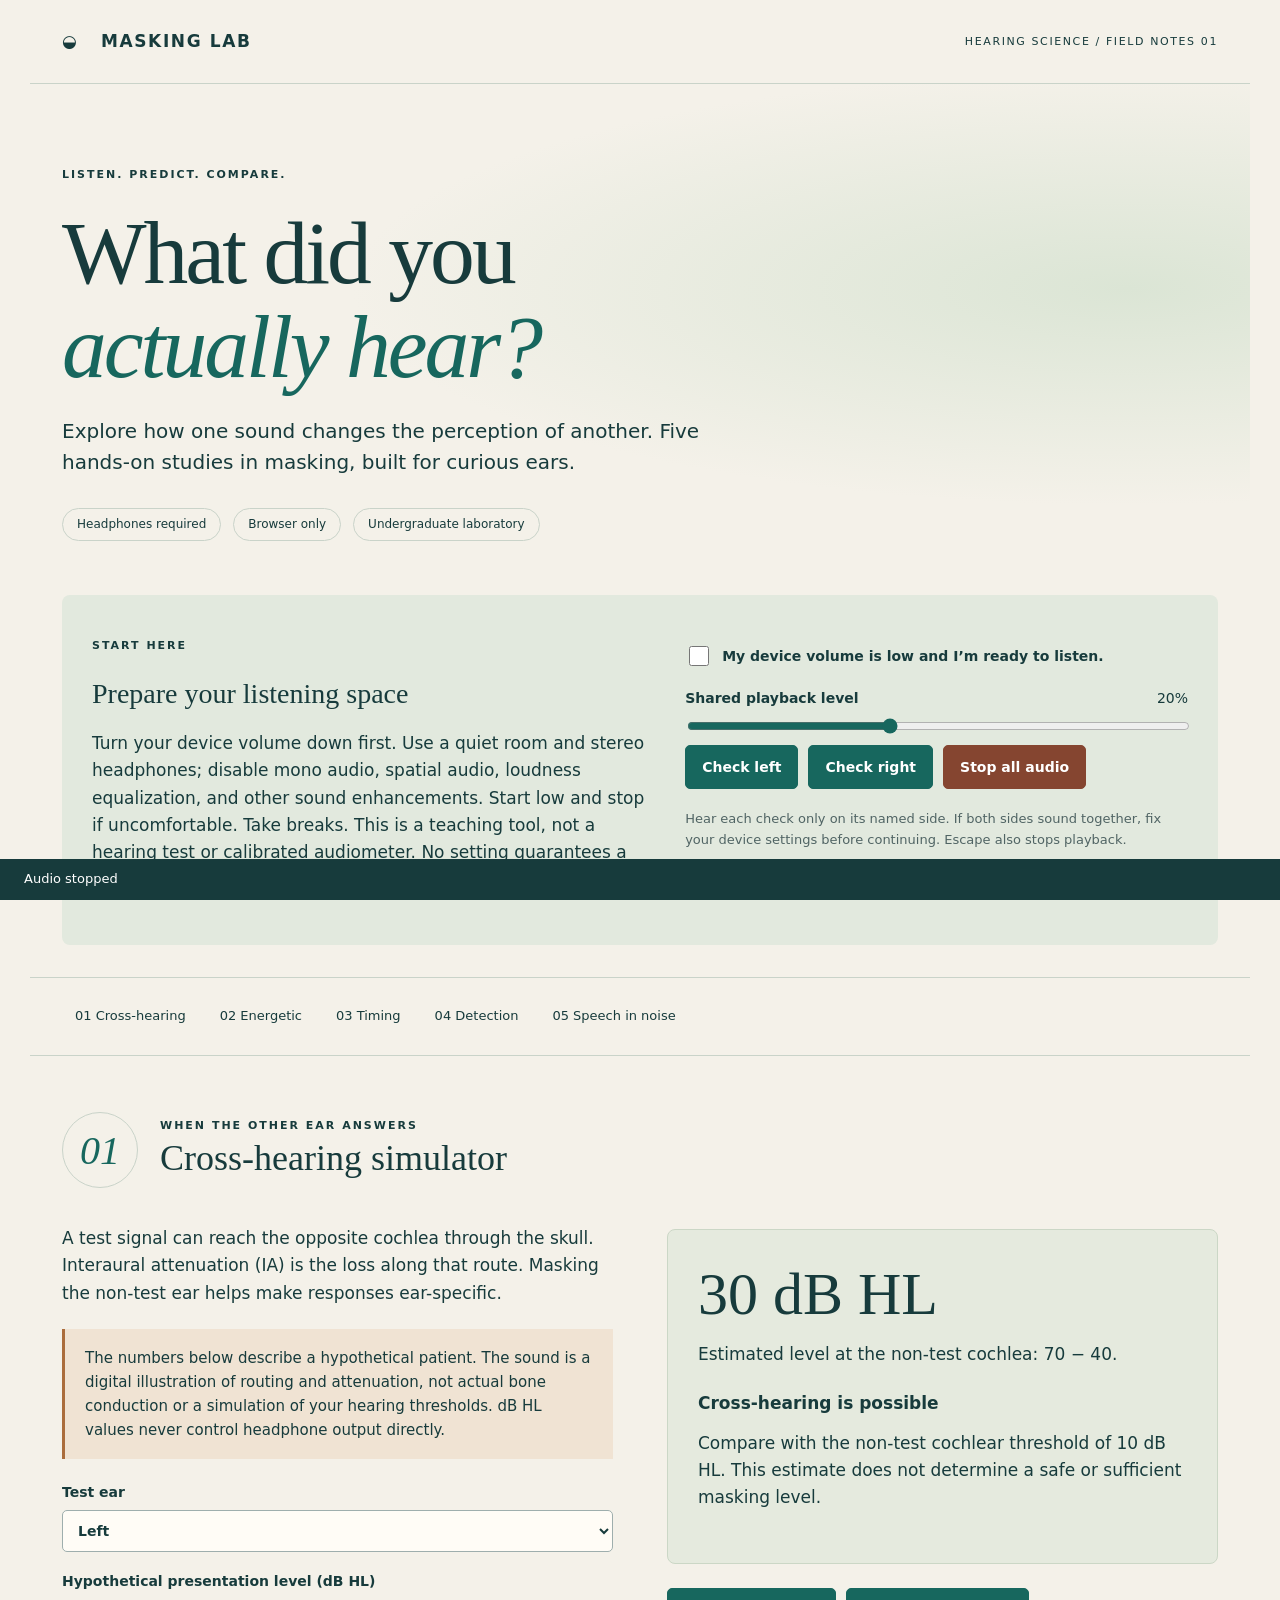
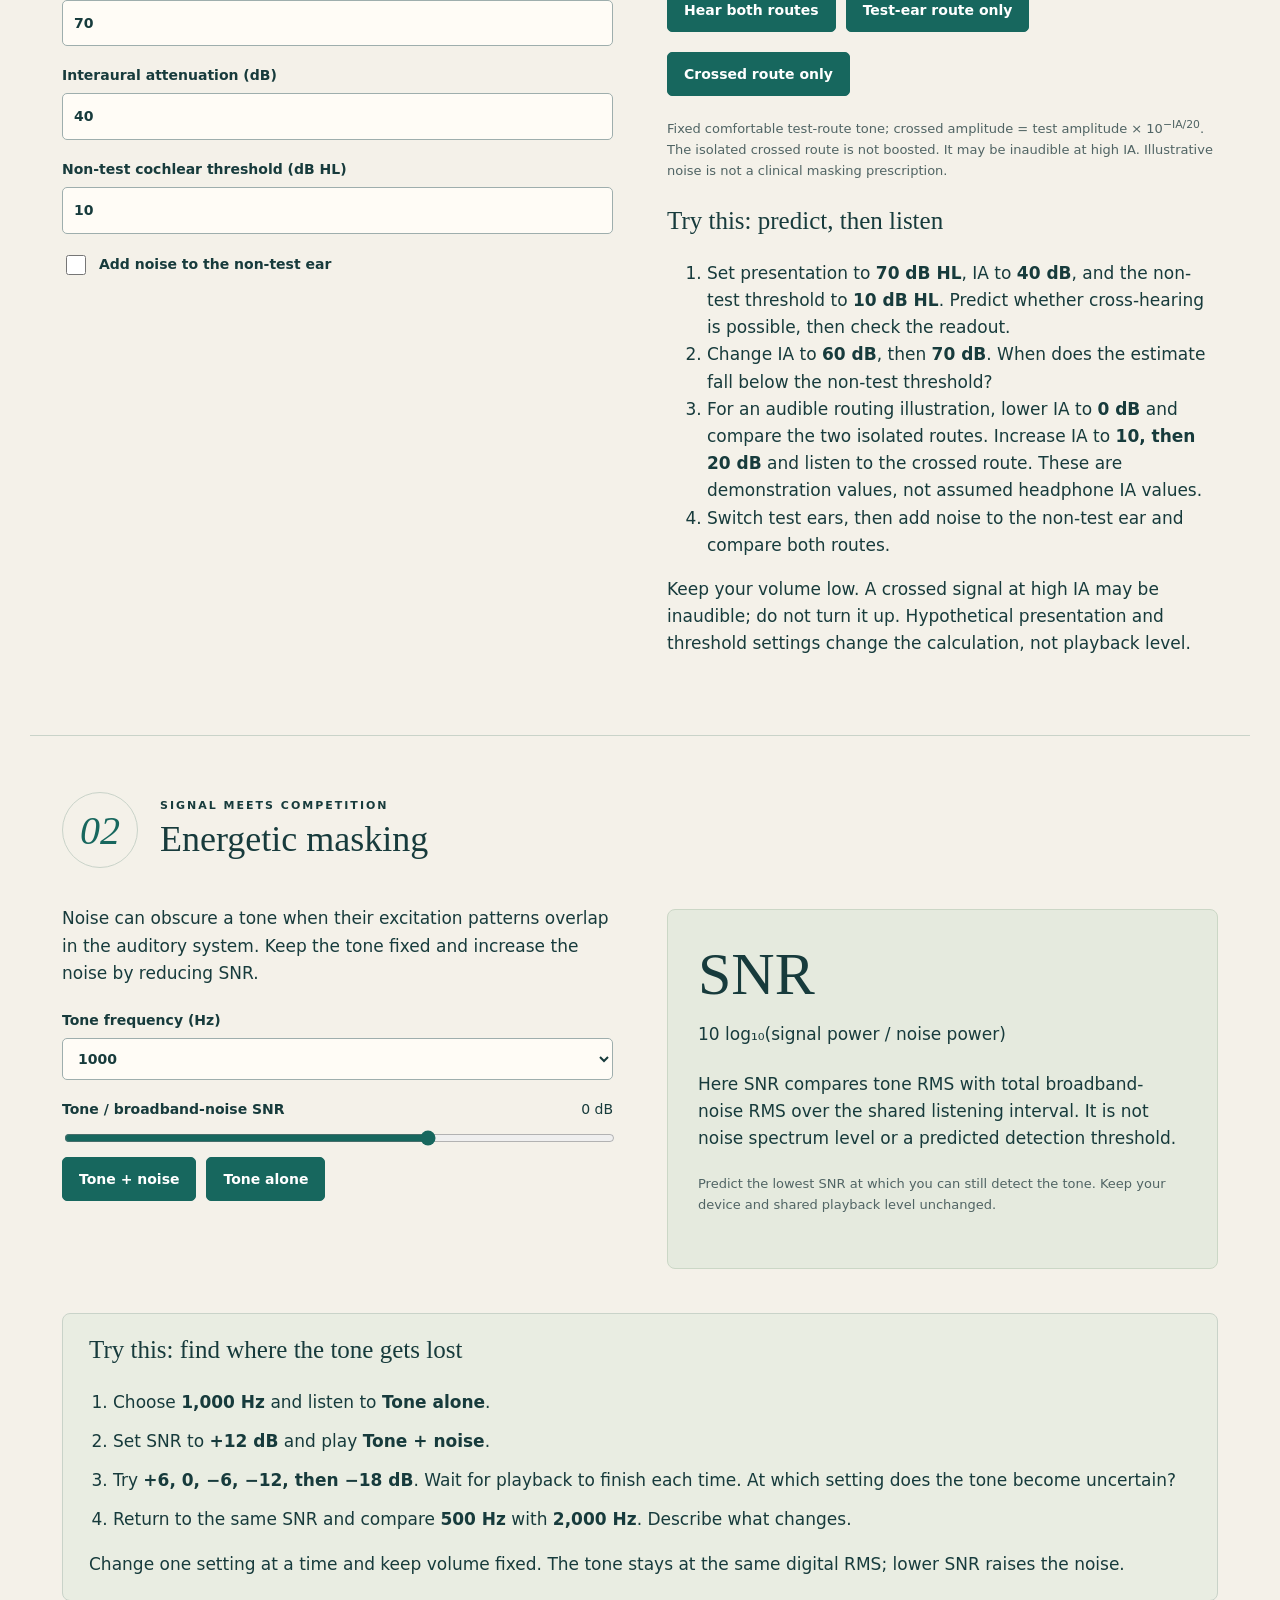
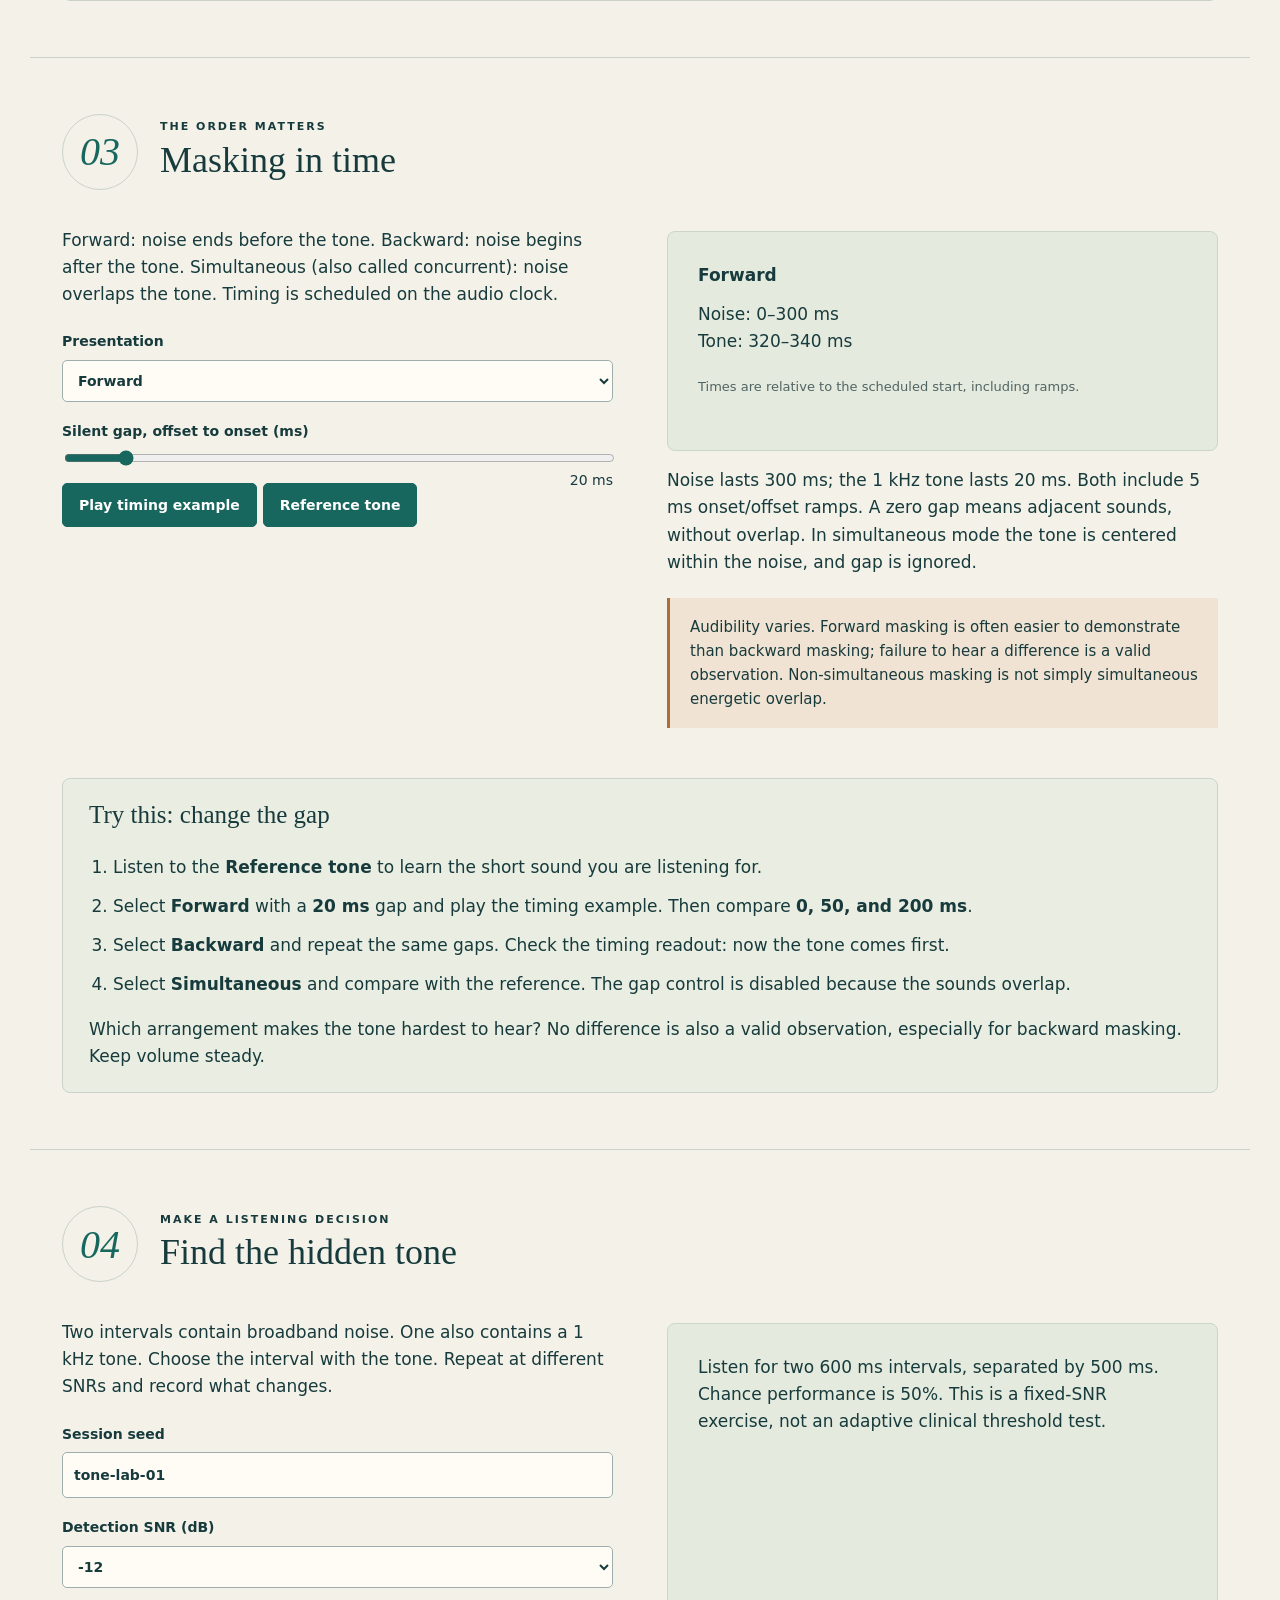
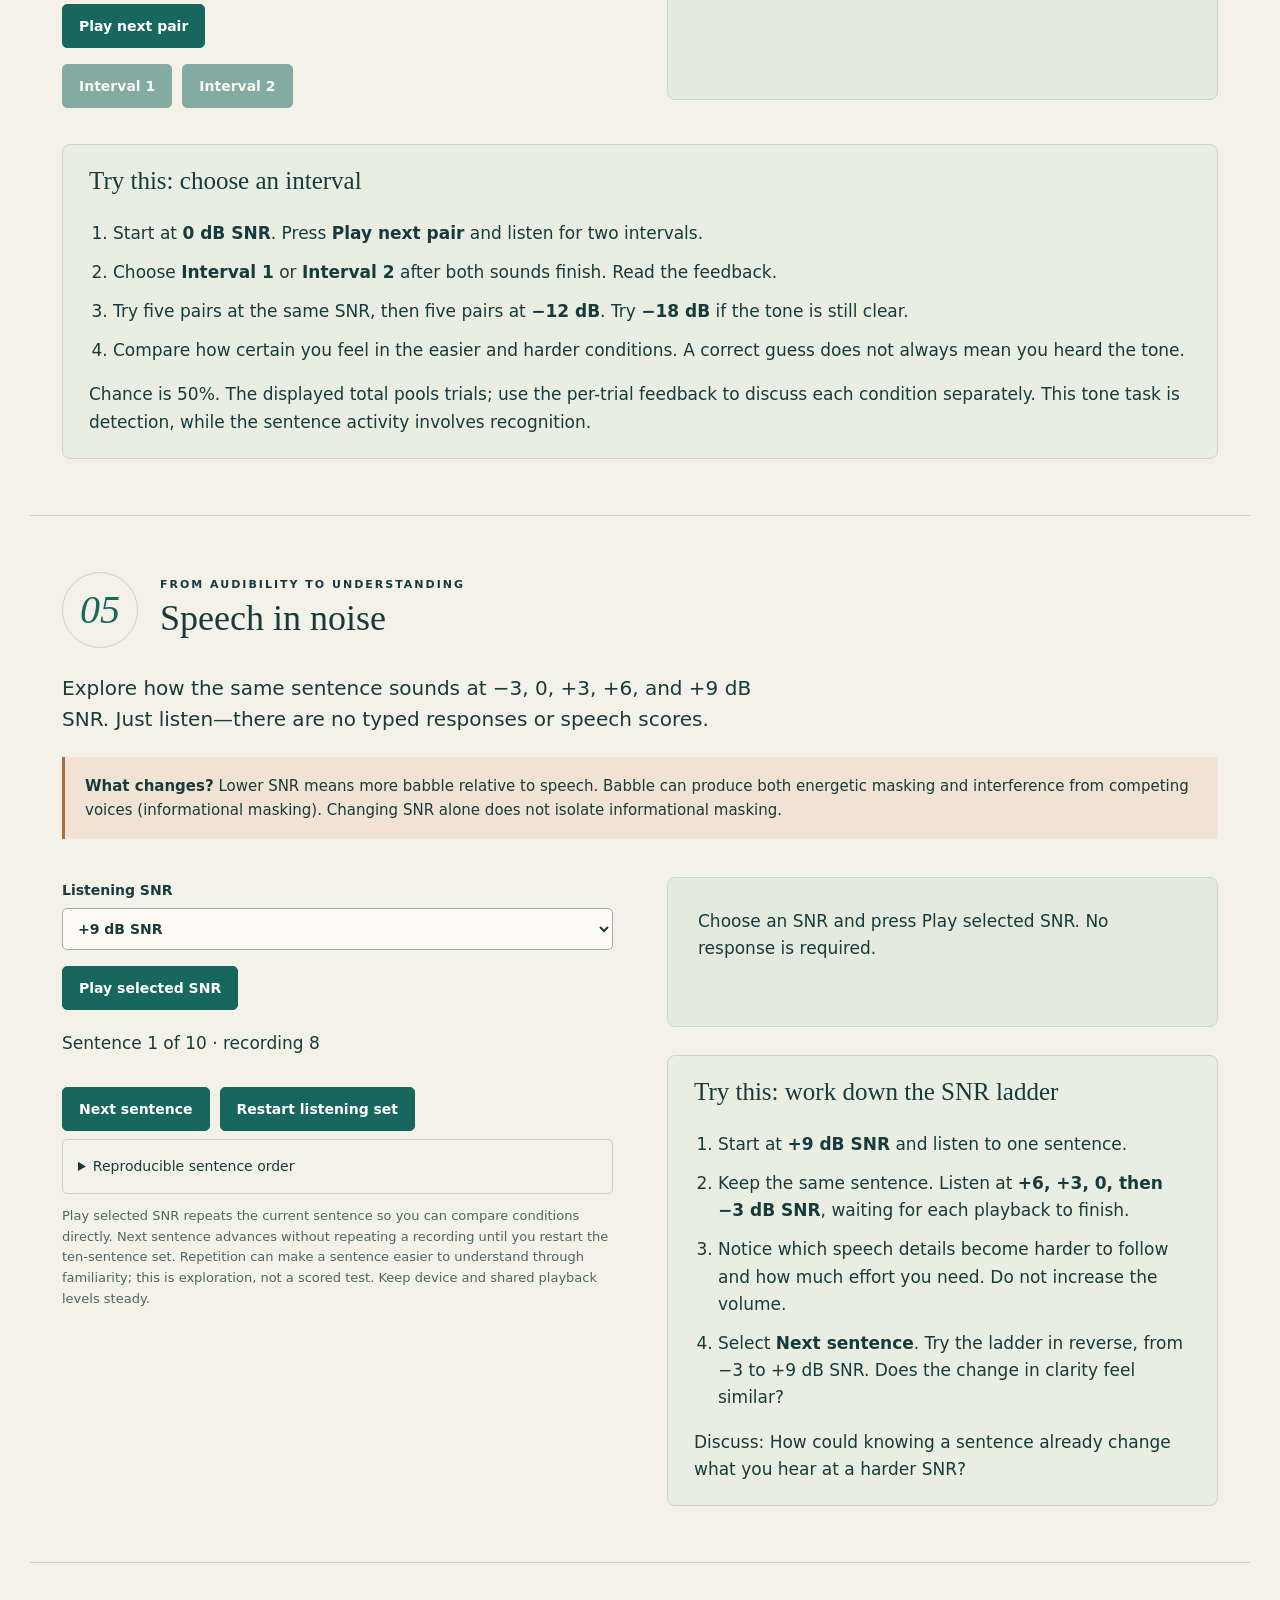
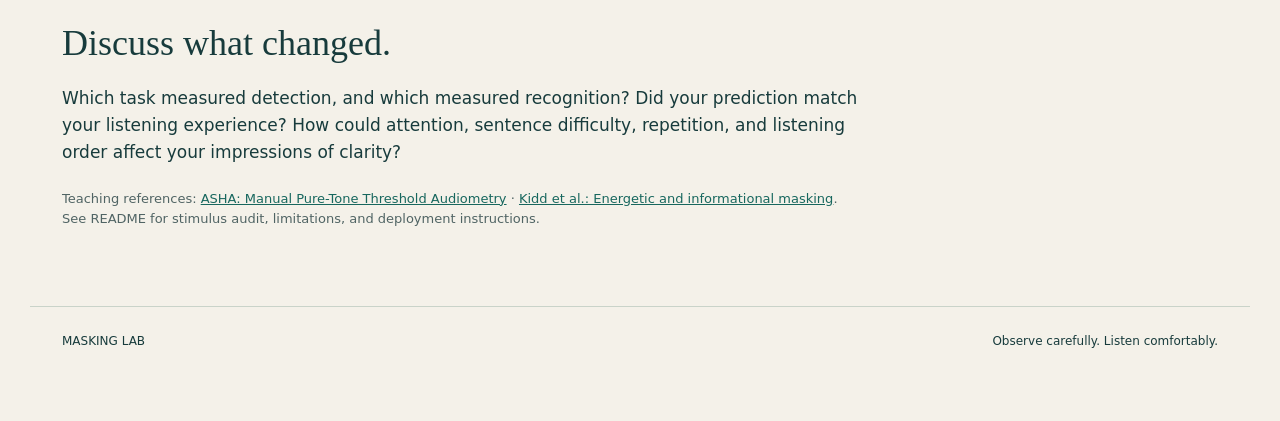
==== commit d94084d8: "Add files via upload" ====
--- a/index.html
+++ b/index.html
@@ -3,9 +3,12 @@
 <main id="main"><div class="hero"><p class="eyebrow">LISTEN. PREDICT. COMPARE.</p><h1>What did you<br><em>actually hear?</em></h1><p class="intro">Explore how one sound changes the perception of another. Five hands-on studies in masking, built for curious ears.</p><div class="chips"><span>Headphones required</span><span>Browser only</span><span>Undergraduate laboratory</span></div></div>
 <section class="setup" aria-labelledby="setup-title"><div><p class="eyebrow">START HERE</p><h2 id="setup-title">Prepare your listening space</h2><p>Turn your device volume down first. Use a quiet room and stereo headphones; disable mono audio, spatial audio, loudness equalization, and other sound enhancements. Start low and stop if uncomfortable. Take breaks. This is a teaching tool, not a hearing test or calibrated audiometer. No setting guarantees a safe sound pressure level on your device.</p></div><div><label class="check" for="consent"><input id="consent" type="checkbox"> My device volume is low and I’m ready to listen.</label><label for="volume">Shared playback level <output id="volumeValue">20%</output></label><input id="volume" type="range" min="0" max="50" value="20"><div class="buttons"><button data-check="left">Check left</button><button data-check="right">Check right</button><button class="stop" id="stop">Stop all audio</button></div><p class="small">Hear each check only on its named side. If both sides sound together, fix your device settings before continuing. Escape also stops playback.</p></div></section>
 <nav aria-label="Laboratory activities"><a href="#cross">01 Cross-hearing</a><a href="#energy">02 Energetic</a><a href="#temporal">03 Timing</a><a href="#detection">04 Detection</a><a href="#speech">05 Speech in noise</a></nav>
-<section id="cross" class="activity"><div class="sectionhead"><span class="num">01</span><div><p class="eyebrow">WHEN THE OTHER EAR ANSWERS</p><h2>Cross-hearing simulator</h2></div></div><div class="grid"><div><p>A test signal can reach the opposite cochlea through the skull. Interaural attenuation (IA) is the loss along that route. Masking the non-test ear helps make responses ear-specific.</p><p class="note">The numbers below describe a hypothetical patient. The sound is a digital illustration of routing and attenuation, not actual bone conduction or a simulation of your hearing thresholds. dB HL values never control headphone output directly.</p><label for="ear">Test ear<select id="ear"><option value="left">Left</option><option value="right">Right</option></select></label><label for="level">Hypothetical presentation level (dB HL)<input id="level" type="number" min="0" max="100" value="70"></label><label for="ia">Interaural attenuation (dB)<input id="ia" type="number" min="0" max="80" value="40"></label><label for="threshold">Non-test cochlear threshold (dB HL)<input id="threshold" type="number" min="-10" max="90" value="10"></label><label class="check" for="ntemask"><input id="ntemask" type="checkbox"> Add noise to the non-test ear</label></div><div><div id="crossReadout" class="readout" aria-live="polite"></div><div class="buttons"><button id="crossBoth">Hear both routes</button><button id="crossTest">Test-ear route only</button><button id="crossOther">Crossed route only</button></div><p class="small">Fixed comfortable test-route tone; crossed amplitude = test amplitude × 10<sup>−IA/20</sup>. The isolated crossed route is not boosted. It may be inaudible at high IA. Illustrative noise is not a clinical masking prescription.</p><h3>Try this</h3><p>At 70 dB HL, compare IA values of 40 and 60 dB with a non-test threshold of 10 dB HL. Predict when the other cochlea could detect the tone. Then swap ears.</p></div></div></section>
-<section id="energy" class="activity"><div class="sectionhead"><span class="num">02</span><div><p class="eyebrow">SIGNAL MEETS COMPETITION</p><h2>Energetic masking</h2></div></div><div class="grid"><div><p>Noise can obscure a tone when their excitation patterns overlap in the auditory system. Keep the tone fixed and increase the noise by reducing SNR.</p><label for="freq">Tone frequency (Hz)<select id="freq"><option>500</option><option selected>1000</option><option>2000</option><option>4000</option></select></label><label for="snr">Tone / broadband-noise SNR <output id="snrValue">0 dB</output></label><input id="snr" type="range" min="-24" max="12" step="3" value="0"><div class="buttons"><button id="energyPlay">Tone + noise</button><button id="toneAlone">Tone alone</button></div></div><div class="readout"><span class="big">SNR</span><p>10 log₁₀(signal power / noise power)</p><p>Here SNR compares tone RMS with total broadband-noise RMS over the shared listening interval. It is not noise spectrum level or a predicted detection threshold.</p><p class="small">Predict the lowest SNR at which you can still detect the tone. Keep your device and shared playback level unchanged.</p></div></div></section>
-<section id="temporal" class="activity"><div class="sectionhead"><span class="num">03</span><div><p class="eyebrow">THE ORDER MATTERS</p><h2>Masking in time</h2></div></div><div class="grid"><div><p>Forward: noise ends before the tone. Backward: noise begins after the tone. Simultaneous (also called concurrent): noise overlaps the tone. Timing is scheduled on the audio clock.</p><label for="timing">Presentation<select id="timing"><option value="forward">Forward</option><option value="backward">Backward</option><option value="simultaneous">Simultaneous</option></select></label><label for="gap">Silent gap, offset to onset (ms)<input id="gap" type="range" min="0" max="200" step="5" value="20"><output id="gapValue">20 ms</output></label><button id="timePlay">Play timing example</button><button id="timeTone">Reference tone</button></div><div><div id="timeline" class="readout" aria-live="polite"></div><p>Noise lasts 300 ms; the 1 kHz tone lasts 20 ms. Both include 5 ms onset/offset ramps. A zero gap means adjacent sounds, without overlap. In simultaneous mode the tone is centered within the noise, and gap is ignored.</p><p class="note">Audibility varies. Forward masking is often easier to demonstrate than backward masking; failure to hear a difference is a valid observation. Non-simultaneous masking is not simply simultaneous energetic overlap.</p></div></div></section>
-<section id="detection" class="activity"><div class="sectionhead"><span class="num">04</span><div><p class="eyebrow">MAKE A LISTENING DECISION</p><h2>Find the hidden tone</h2></div></div><div class="grid"><div><p>Two intervals contain broadband noise. One also contains a 1 kHz tone. Choose the interval with the tone. Repeat at different SNRs and record what changes.</p><label for="detectSeed">Session seed<input id="detectSeed" value="tone-lab-01" maxlength="80"></label><label for="detectSnr">Detection SNR (dB)<select id="detectSnr"><option>-24</option><option>-18</option><option selected>-12</option><option>-6</option><option>0</option></select></label><button id="detectPlay">Play next pair</button><div class="buttons"><button id="answer1" disabled>Interval 1</button><button id="answer2" disabled>Interval 2</button></div></div><div class="readout" id="detectResult" aria-live="polite">Listen for two 600 ms intervals, separated by 500 ms. Chance performance is 50%. This is a fixed-SNR exercise, not an adaptive clinical threshold test.</div></div></section>
-<section id="speech" class="activity"><div class="sectionhead"><span class="num">05</span><div><p class="eyebrow">FROM AUDIBILITY TO UNDERSTANDING</p><h2>Speech in noise</h2></div></div><p class="intro">Listen to the supplied sentence recordings in calibrated babble at −3, 0, +3, +6, or +9 dB SNR. Explore one condition at a time, or compare two blocks of five unique sentences.</p><div class="note"><strong>What this comparison means.</strong> Babble can mask through acoustic overlap (energetic masking) and interference from competing voices or linguistic content (informational masking). Changing SNR changes the overall challenge; it does not isolate informational masking. Isolating that mechanism requires additional controlled masker conditions, matched acoustics and an appropriate experimental design.</div><div class="grid"><div><label for="speechSeed">Reproducible session seed<input id="speechSeed" value="hearing-lab-01" maxlength="80"></label><label for="exploreSnr">Explore SNR<select id="exploreSnr" class="snrSelect"></select></label><button id="explore">Listen to a new sentence</button><hr><label for="easy">Easy block SNR<select id="easy" class="snrSelect"></select></label><label for="hard">Hard block SNR<select id="hard" class="snrSelect"></select></label><label for="order">Block order<select id="order"><option value="easy">Easy first</option><option value="hard">Hard first</option></select></label><button id="startBlocks">Start 10-trial comparison</button><button id="endBlocks">End comparison</button><p class="small">Settings lock during the comparison. Start the comparison before exploring to reserve all ten sentences. Exploration uses the same ten-sentence pool. Interrupted trials remain used; end the comparison if the pool runs out. Each sentence is used at most once across exploration and scored trials in this page session. After 10, reload for a new session. Seed + identical action sequence reproduces sentence order and noise offsets. Reversing block order across students helps assess order effects.</p><details><summary>Instructor transcript key (optional)</summary><p>No transcripts were included in the archive. Load a JSON object mapping sentence numbers 1–10 to verified full sentences. This enables automatic exact-sentence scoring; capitalization and punctuation are ignored. Otherwise use honest self-report, or an instructor with a separate verified key.</p><input type="file" id="keyFile" accept="application/json,.json" aria-label="Load verified transcript JSON"><p id="keyStatus">No answer key loaded.</p></details></div><div><div class="readout" id="speechStatus" aria-live="polite">Ready for a new listening session. No audio is sent to a server.</div><label for="response">Your typed response<textarea id="response" rows="3" placeholder="Write what you heard before scoring." disabled></textarea></label><button id="submitResponse" disabled>Submit response</button><div id="selfScore" hidden><p>No verified key: rate whether you believe you repeated the entire sentence correctly. These are self-reported scores, not verified recognition accuracy.</p><button id="selfYes">Entire sentence correct</button><button id="selfNo">Incorrect / unsure</button></div><button id="nextSpeech" disabled>Play next trial</button><div id="comparison" aria-live="polite"></div><button id="export">Download session results (JSON)</button></div></div></section>
-<section class="closing"><h2>Discuss what changed.</h2><p>Which task measured detection, and which measured recognition? Did your prediction match your listening experience? How could attention, sentence difficulty, learning, and block order affect a five-trial-per-block comparison?</p><p class="small">Teaching references: <a href="https://www.asha.org/policy/gl2005-00014/">ASHA: Manual Pure-Tone Threshold Audiometry</a> · <a href="https://pubmed.ncbi.nlm.nih.gov/16158654/">Kidd et al.: Energetic and informational masking</a>. See README for stimulus audit, limitations, and deployment instructions.</p></section></main><div id="globalStatus" role="status" aria-live="polite">Audio stopped</div><footer>MASKING LAB <span>Observe carefully. Listen comfortably.</span></footer><script src="app.js"></script></body></html>
+<section id="cross" class="activity"><div class="sectionhead"><span class="num">01</span><div><p class="eyebrow">WHEN THE OTHER EAR ANSWERS</p><h2>Cross-hearing simulator</h2></div></div><div class="grid"><div><p>A test signal can reach the opposite cochlea through the skull. Interaural attenuation (IA) is the loss along that route. Masking the non-test ear helps make responses ear-specific.</p><p class="note">The numbers below describe a hypothetical patient. The sound is a digital illustration of routing and attenuation, not actual bone conduction or a simulation of your hearing thresholds. dB HL values never control headphone output directly.</p><label for="ear">Test ear<select id="ear"><option value="left">Left</option><option value="right">Right</option></select></label><label for="level">Hypothetical presentation level (dB HL)<input id="level" type="number" min="0" max="100" value="70"></label><label for="ia">Interaural attenuation (dB)<input id="ia" type="number" min="0" max="80" value="40"></label><label for="threshold">Non-test cochlear threshold (dB HL)<input id="threshold" type="number" min="-10" max="90" value="10"></label><label class="check" for="ntemask"><input id="ntemask" type="checkbox"> Add noise to the non-test ear</label></div><div><div id="crossReadout" class="readout" aria-live="polite"></div><div class="buttons"><button id="crossBoth">Hear both routes</button><button id="crossTest">Test-ear route only</button><button id="crossOther">Crossed route only</button></div><p class="small">Fixed comfortable test-route tone; crossed amplitude = test amplitude × 10<sup>−IA/20</sup>. The isolated crossed route is not boosted. It may be inaudible at high IA. Illustrative noise is not a clinical masking prescription.</p><h3>Try this: predict, then listen</h3><ol><li>Set presentation to <strong>70 dB HL</strong>, IA to <strong>40 dB</strong>, and the non-test threshold to <strong>10 dB HL</strong>. Predict whether cross-hearing is possible, then check the readout.</li><li>Change IA to <strong>60 dB</strong>, then <strong>70 dB</strong>. When does the estimate fall below the non-test threshold?</li><li>For an audible routing illustration, lower IA to <strong>0 dB</strong> and compare the two isolated routes. Increase IA to <strong>10, then 20 dB</strong> and listen to the crossed route. These are demonstration values, not assumed headphone IA values.</li><li>Switch test ears, then add noise to the non-test ear and compare both routes.</li></ol><p>Keep your volume low. A crossed signal at high IA may be inaudible; do not turn it up. Hypothetical presentation and threshold settings change the calculation, not playback level.</p></div></div></section>
+<section id="energy" class="activity"><div class="sectionhead"><span class="num">02</span><div><p class="eyebrow">SIGNAL MEETS COMPETITION</p><h2>Energetic masking</h2></div></div><div class="grid"><div><p>Noise can obscure a tone when their excitation patterns overlap in the auditory system. Keep the tone fixed and increase the noise by reducing SNR.</p><label for="freq">Tone frequency (Hz)<select id="freq"><option>500</option><option selected>1000</option><option>2000</option><option>4000</option></select></label><label for="snr">Tone / broadband-noise SNR <output id="snrValue">0 dB</output></label><input id="snr" type="range" min="-24" max="12" step="3" value="0"><div class="buttons"><button id="energyPlay">Tone + noise</button><button id="toneAlone">Tone alone</button></div></div><div class="readout"><span class="big">SNR</span><p>10 log₁₀(signal power / noise power)</p><p>Here SNR compares tone RMS with total broadband-noise RMS over the shared listening interval. It is not noise spectrum level or a predicted detection threshold.</p><p class="small">Predict the lowest SNR at which you can still detect the tone. Keep your device and shared playback level unchanged.</p></div></div><div class="try"><h3>Try this: find where the tone gets lost</h3><ol><li>Choose <strong>1,000 Hz</strong> and listen to <strong>Tone alone</strong>.</li><li>Set SNR to <strong>+12 dB</strong> and play <strong>Tone + noise</strong>.</li><li>Try <strong>+6, 0, −6, −12, then −18 dB</strong>. Wait for playback to finish each time. At which setting does the tone become uncertain?</li><li>Return to the same SNR and compare <strong>500 Hz</strong> with <strong>2,000 Hz</strong>. Describe what changes.</li></ol><p>Change one setting at a time and keep volume fixed. The tone stays at the same digital RMS; lower SNR raises the noise.</p></div></section>
+<section id="temporal" class="activity"><div class="sectionhead"><span class="num">03</span><div><p class="eyebrow">THE ORDER MATTERS</p><h2>Masking in time</h2></div></div><div class="grid"><div><p>Forward: noise ends before the tone. Backward: noise begins after the tone. Simultaneous (also called concurrent): noise overlaps the tone. Timing is scheduled on the audio clock.</p><label for="timing">Presentation<select id="timing"><option value="forward">Forward</option><option value="backward">Backward</option><option value="simultaneous">Simultaneous</option></select></label><label for="gap">Silent gap, offset to onset (ms)<input id="gap" type="range" min="0" max="200" step="5" value="20"><output id="gapValue">20 ms</output></label><button id="timePlay">Play timing example</button><button id="timeTone">Reference tone</button></div><div><div id="timeline" class="readout" aria-live="polite"></div><p>Noise lasts 300 ms; the 1 kHz tone lasts 20 ms. Both include 5 ms onset/offset ramps. A zero gap means adjacent sounds, without overlap. In simultaneous mode the tone is centered within the noise, and gap is ignored.</p><p class="note">Audibility varies. Forward masking is often easier to demonstrate than backward masking; failure to hear a difference is a valid observation. Non-simultaneous masking is not simply simultaneous energetic overlap.</p></div></div><div class="try"><h3>Try this: change the gap</h3><ol><li>Listen to the <strong>Reference tone</strong> to learn the short sound you are listening for.</li><li>Select <strong>Forward</strong> with a <strong>20 ms</strong> gap and play the timing example. Then compare <strong>0, 50, and 200 ms</strong>.</li><li>Select <strong>Backward</strong> and repeat the same gaps. Check the timing readout: now the tone comes first.</li><li>Select <strong>Simultaneous</strong> and compare with the reference. The gap control is disabled because the sounds overlap.</li></ol><p>Which arrangement makes the tone hardest to hear? No difference is also a valid observation, especially for backward masking. Keep volume steady.</p></div></section>
+<section id="detection" class="activity"><div class="sectionhead"><span class="num">04</span><div><p class="eyebrow">MAKE A LISTENING DECISION</p><h2>Find the hidden tone</h2></div></div><div class="grid"><div><p>Two intervals contain broadband noise. One also contains a 1 kHz tone. Choose the interval with the tone. Repeat at different SNRs and record what changes.</p><label for="detectSeed">Session seed<input id="detectSeed" value="tone-lab-01" maxlength="80"></label><label for="detectSnr">Detection SNR (dB)<select id="detectSnr"><option>-24</option><option>-18</option><option selected>-12</option><option>-6</option><option>0</option></select></label><button id="detectPlay">Play next pair</button><div class="buttons"><button id="answer1" disabled>Interval 1</button><button id="answer2" disabled>Interval 2</button></div></div><div class="readout" id="detectResult" aria-live="polite">Listen for two 600 ms intervals, separated by 500 ms. Chance performance is 50%. This is a fixed-SNR exercise, not an adaptive clinical threshold test.</div></div><div class="try"><h3>Try this: choose an interval</h3><ol><li>Start at <strong>0 dB SNR</strong>. Press <strong>Play next pair</strong> and listen for two intervals.</li><li>Choose <strong>Interval 1</strong> or <strong>Interval 2</strong> after both sounds finish. Read the feedback.</li><li>Try five pairs at the same SNR, then five pairs at <strong>−12 dB</strong>. Try <strong>−18 dB</strong> if the tone is still clear.</li><li>Compare how certain you feel in the easier and harder conditions. A correct guess does not always mean you heard the tone.</li></ol><p>Chance is 50%. The displayed total pools trials; use the per-trial feedback to discuss each condition separately. This tone task is detection, while the sentence activity involves recognition.</p></div></section>
+<section id="speech" class="activity"><div class="sectionhead"><span class="num">05</span><div><p class="eyebrow">FROM AUDIBILITY TO UNDERSTANDING</p><h2>Speech in noise</h2></div></div><p class="intro">Explore how the same sentence sounds at −3, 0, +3, +6, and +9 dB SNR. Just listen—there are no typed responses or speech scores.</p>
+<div class="note"><strong>What changes?</strong> Lower SNR means more babble relative to speech. Babble can produce both energetic masking and interference from competing voices (informational masking). Changing SNR alone does not isolate informational masking.</div>
+<div class="grid"><div><label for="exploreSnr">Listening SNR<select id="exploreSnr"></select></label><button id="explore">Play selected SNR</button><p id="sentenceStatus" aria-live="polite"></p><div class="buttons"><button id="nextSentence">Next sentence</button><button id="restartSpeech">Restart listening set</button></div><details><summary>Reproducible sentence order</summary><label for="speechSeed">Listening set seed<input id="speechSeed" value="hearing-lab-01" maxlength="80"></label><p class="small">The same seed gives the same order of ten sentences and the same babble offset for each recording. Changing the seed restarts the set.</p></details><p class="small">Play selected SNR repeats the current sentence so you can compare conditions directly. Next sentence advances without repeating a recording until you restart the ten-sentence set. Repetition can make a sentence easier to understand through familiarity; this is exploration, not a scored test. Keep device and shared playback levels steady.</p></div>
+<div><div class="readout" id="speechStatus" aria-live="polite">Choose an SNR and press Play selected SNR. No response is required.</div><div class="try"><h3>Try this: work down the SNR ladder</h3><ol><li>Start at <strong>+9 dB SNR</strong> and listen to one sentence.</li><li>Keep the same sentence. Listen at <strong>+6, +3, 0, then −3 dB SNR</strong>, waiting for each playback to finish.</li><li>Notice which speech details become harder to follow and how much effort you need. Do not increase the volume.</li><li>Select <strong>Next sentence</strong>. Try the ladder in reverse, from −3 to +9 dB SNR. Does the change in clarity feel similar?</li></ol><p>Discuss: How could knowing a sentence already change what you hear at a harder SNR?</p></div></div></div></section>
+<section class="closing"><h2>Discuss what changed.</h2><p>Which task measured detection, and which measured recognition? Did your prediction match your listening experience? How could attention, sentence difficulty, repetition, and listening order affect your impressions of clarity?</p><p class="small">Teaching references: <a href="https://www.asha.org/policy/gl2005-00014/">ASHA: Manual Pure-Tone Threshold Audiometry</a> · <a href="https://pubmed.ncbi.nlm.nih.gov/16158654/">Kidd et al.: Energetic and informational masking</a>. See README for stimulus audit, limitations, and deployment instructions.</p></section></main><div id="globalStatus" role="status" aria-live="polite">Audio stopped</div><footer>MASKING LAB <span>Observe carefully. Listen comfortably.</span></footer><script src="app.js"></script></body></html>
--- a/style.css
+++ b/style.css
@@ -1,2 +1,4 @@
 :root{--ink:#173b3c;--paper:#f4f1e9;--teal:#17675e;--muted:#506464;--line:#c9d3c9;--orange:#e4a36e}*{box-sizing:border-box}html{scroll-behavior:smooth;scroll-padding-top:20px}body{margin:0;background:var(--paper);color:var(--ink);font:17px/1.6 system-ui,-apple-system,sans-serif}header,main,footer{max-width:1220px;margin:auto}header{display:flex;justify-content:space-between;align-items:center;padding:28px 32px;border-bottom:1px solid var(--line);font-size:11px;letter-spacing:1.6px}.brand{font-size:17px;font-weight:800;color:var(--ink);text-decoration:none}.hero{padding:70px 32px 54px;background:radial-gradient(ellipse at 90% 40%,#dbe5d5 0,transparent 50%)}.eyebrow{font-size:11px;font-weight:800;letter-spacing:2px}h1{font-family:Georgia,serif;font-size:clamp(50px,7vw,92px);font-weight:400;line-height:1.05;letter-spacing:-3px;margin:22px 0}h1 em{color:var(--teal)}.intro{font-size:20px;max-width:700px;line-height:1.55}.chips{display:flex;gap:12px;flex-wrap:wrap;margin-top:30px}.chips span{border:1px solid var(--line);border-radius:30px;padding:6px 14px;font-size:12px}.setup{margin:0 32px 32px;padding:30px;background:#e2e9de;border-radius:8px;display:grid;grid-template-columns:1.1fr 1fr;gap:40px}h2{font:400 36px/1.2 Georgia,serif;margin:5px 0 20px}h3{font:400 25px Georgia,serif}.setup h2{font-size:28px}p{margin:12px 0 22px}nav{display:flex;flex-wrap:wrap;gap:8px;padding:18px 32px;border-block:1px solid var(--line)}nav a{color:var(--ink);font-size:13px;padding:10px 13px;text-decoration:none;border-radius:5px}nav a:hover{background:#dde7db}.activity{padding:56px 32px;border-bottom:1px solid var(--line)}.sectionhead{display:flex;align-items:center;gap:22px;margin-bottom:25px}.sectionhead h2{margin:3px 0}.sectionhead p{margin:0}.num{font:italic 40px Georgia,serif;color:var(--teal);border:1px solid var(--line);border-radius:50%;width:76px;height:76px;display:grid;place-items:center;flex-shrink:0}.grid{display:grid;grid-template-columns:1fr 1fr;gap:54px}label{display:block;font-size:14px;font-weight:650;margin:18px 0 8px}input:not([type=checkbox]),select,textarea{display:block;width:100%;padding:11px;border:1px solid #9eaead;border-radius:5px;font:inherit;color:var(--ink);background:#fffcf6;margin-top:7px}input[type=range]{padding:0;accent-color:var(--teal)}input[type=checkbox]{width:20px;height:20px;accent-color:var(--teal);flex-shrink:0}.check{display:flex;align-items:center;gap:10px}output{float:right;font-weight:400}button{background:var(--teal);color:#fff;border:1px solid var(--teal);font:600 14px system-ui;padding:12px 16px;border-radius:5px;cursor:pointer;margin:8px 6px 8px 0;min-height:44px}button:hover{background:#124d47}button:disabled{opacity:.5;cursor:default}.stop{background:#854530;border-color:#854530}.buttons{display:flex;flex-wrap:wrap;gap:4px}.readout{padding:30px;background:#e5eade;border:1px solid #cbd7c6;border-radius:8px;margin:16px 0;min-height:150px}.big{font:60px Georgia,serif}.note{font-size:15px;background:#f0e3d3;border-left:3px solid #ab6d3c;padding:17px 20px;margin:22px 0}.small{font-size:13px;color:var(--muted)}.closing{padding:54px 32px}.closing p{max-width:800px}a{color:var(--teal)}details{padding:15px;border:1px solid var(--line);border-radius:5px}summary{cursor:pointer;font-size:14px}footer{padding:25px 32px 70px;border-top:1px solid var(--line);font-size:12px;display:flex;justify-content:space-between}#globalStatus{position:fixed;bottom:0;left:0;width:100%;background:var(--ink);color:white;font-size:13px;padding:10px 24px;z-index:5}*:focus-visible{outline:3px solid #bd6427;outline-offset:4px}hr{border:0;border-top:1px solid var(--line);margin:28px 0}table{border-collapse:collapse;width:100%;font-size:14px}td,th{text-align:left;padding:10px;border-bottom:1px solid var(--line)}[hidden]{display:none!important}@media(max-width:760px){.grid,.setup{grid-template-columns:1fr;gap:20px}.hero{padding-top:40px}header span{display:none}.activity{padding:38px 22px}.setup{margin:0 20px 22px;padding:22px}.num{width:56px;height:56px;font-size:28px}h2{font-size:30px}.sectionhead{gap:14px}nav{padding:12px}footer{gap:20px}}
 @media(prefers-reduced-motion:reduce){html{scroll-behavior:auto}}
+
+.try{background:#e9ede2;border:1px solid var(--line);border-radius:8px;padding:22px 26px;margin-top:28px}.try h3{margin-top:0}.try li{margin:12px 0}.try ol{padding-left:24px}.try p:last-child{margin-bottom:0}
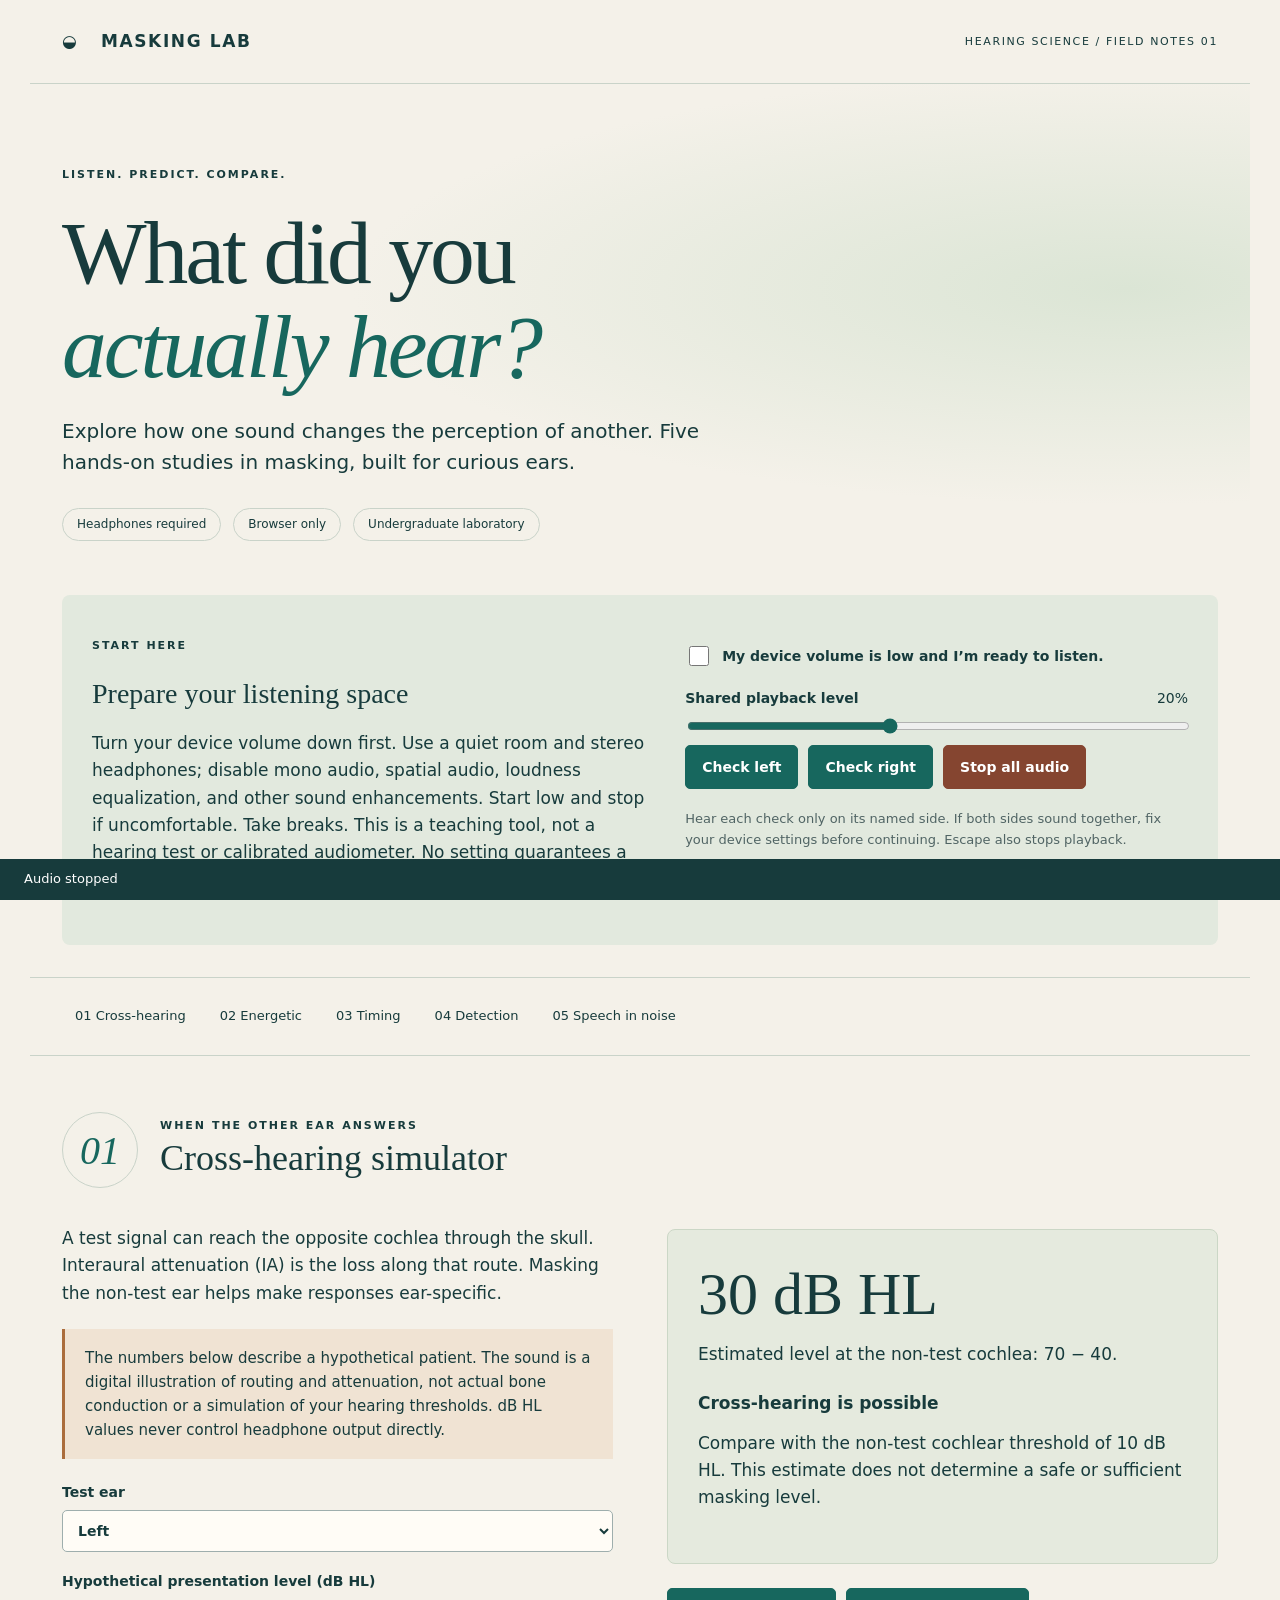
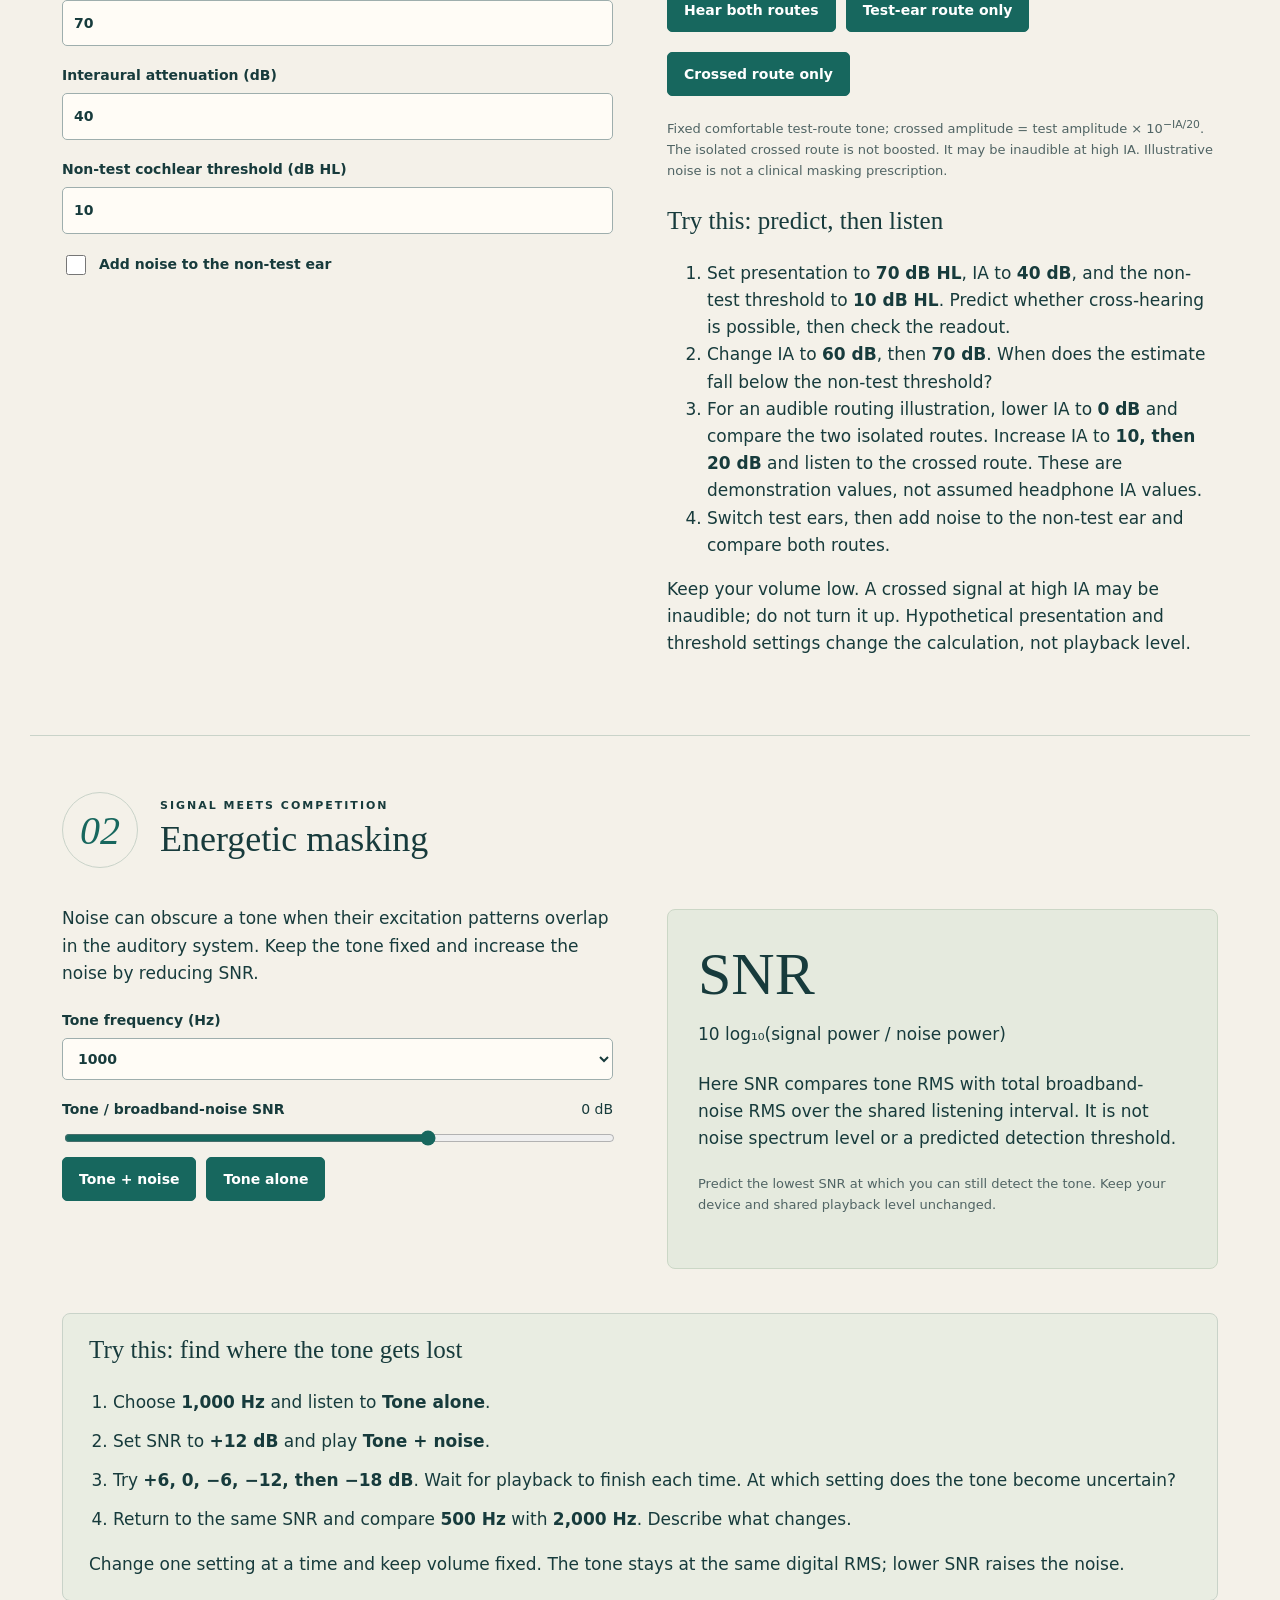
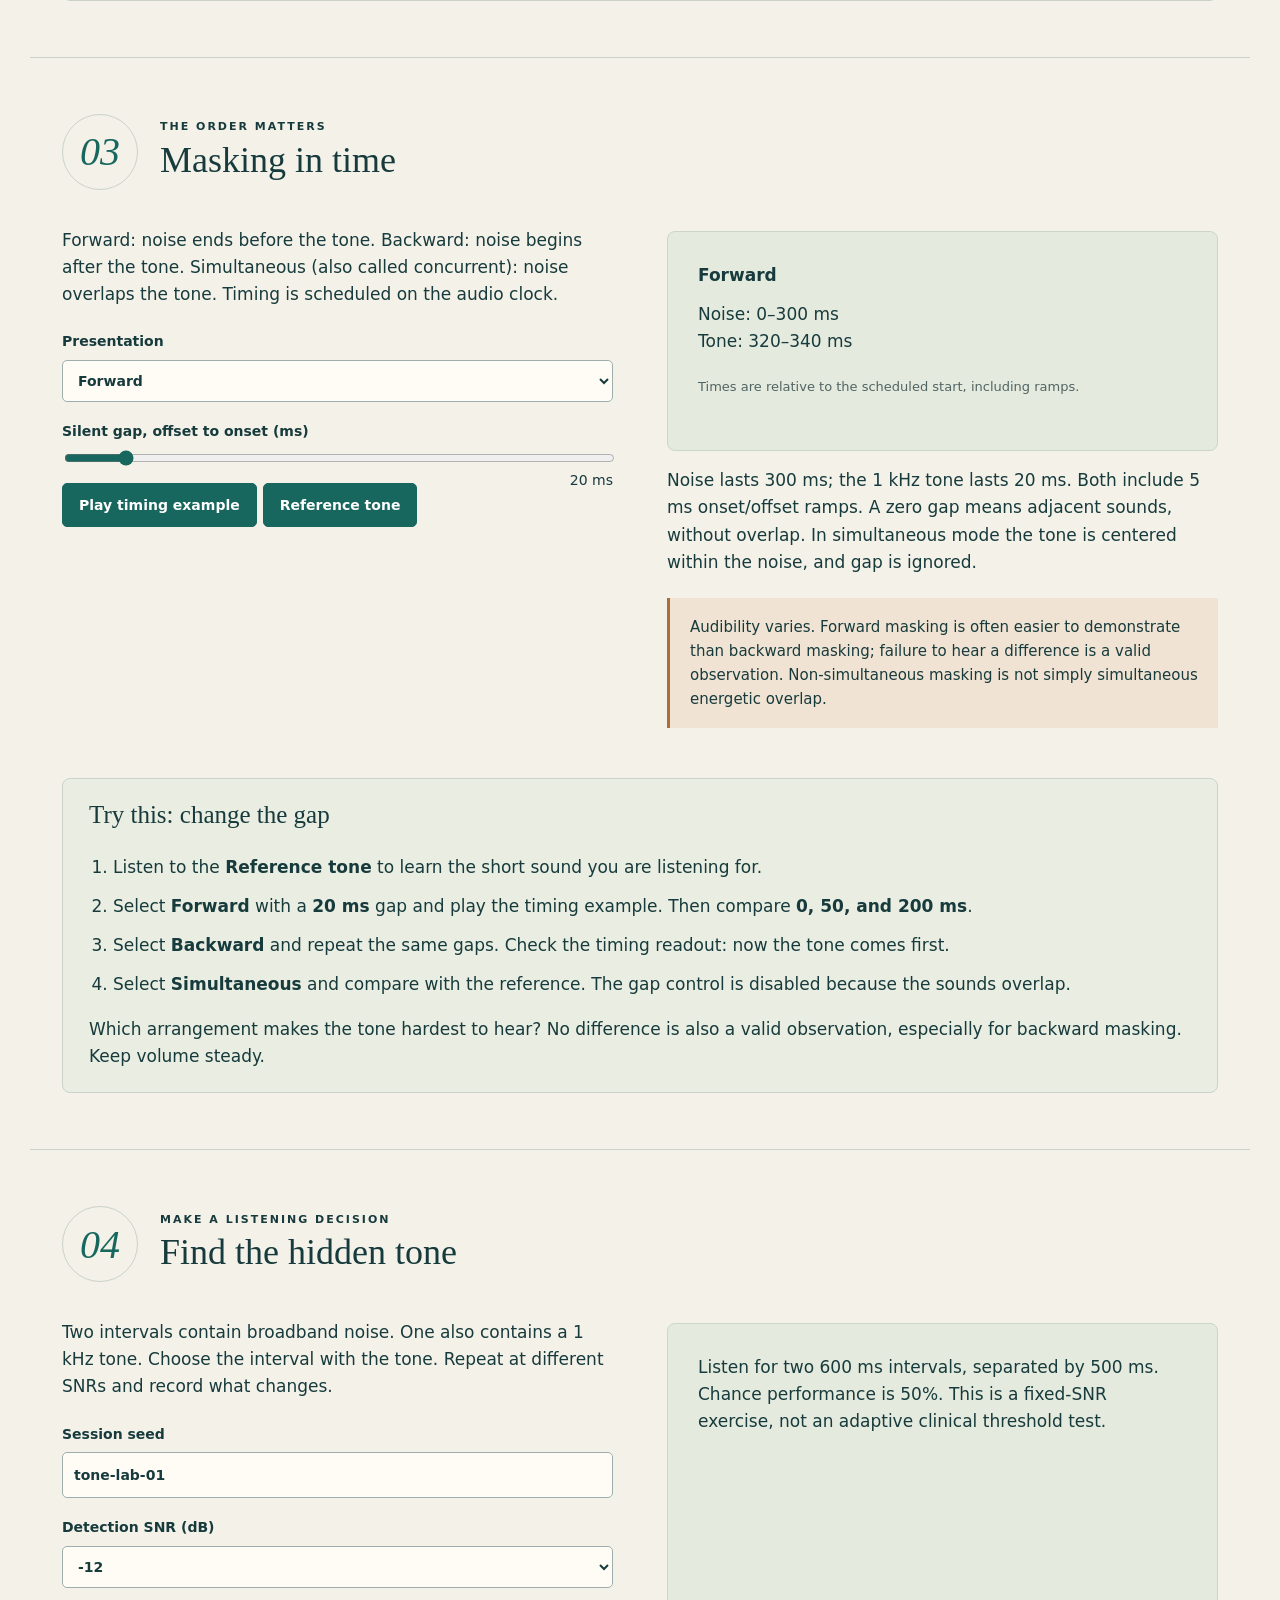
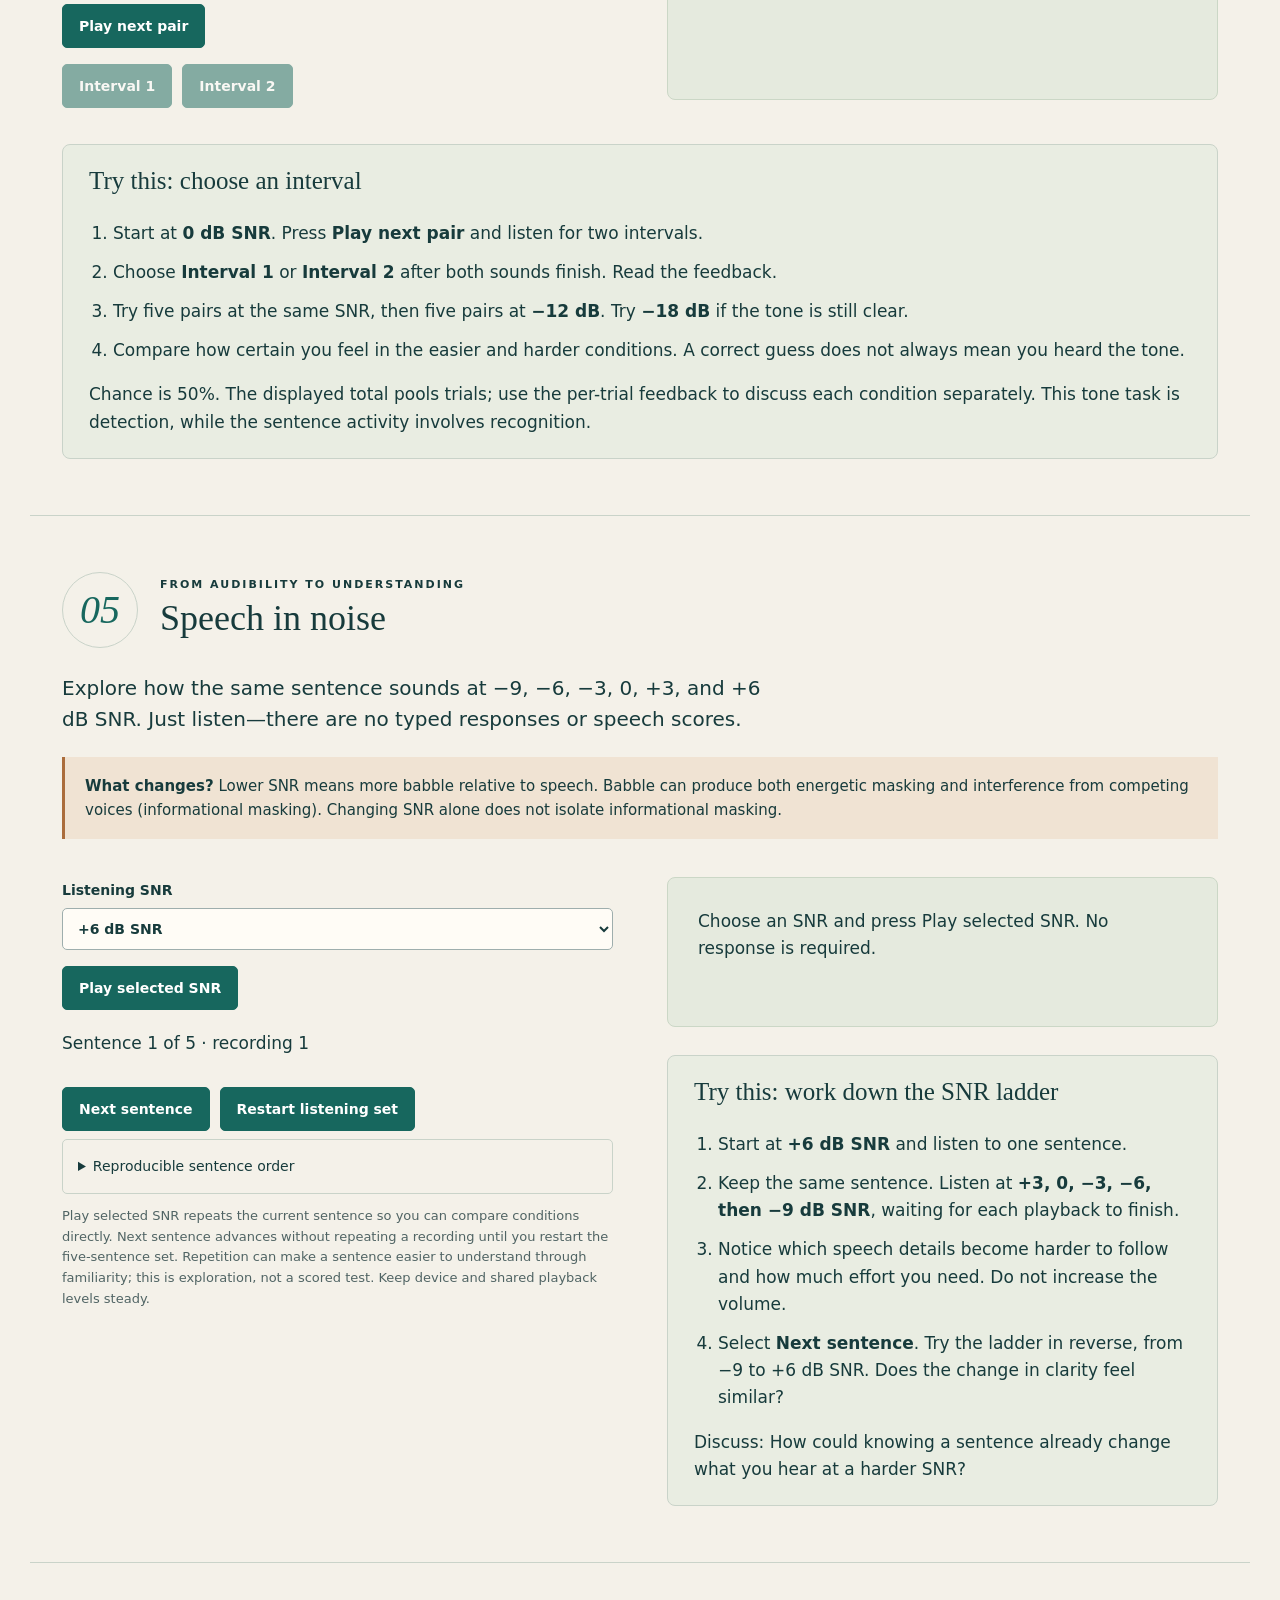
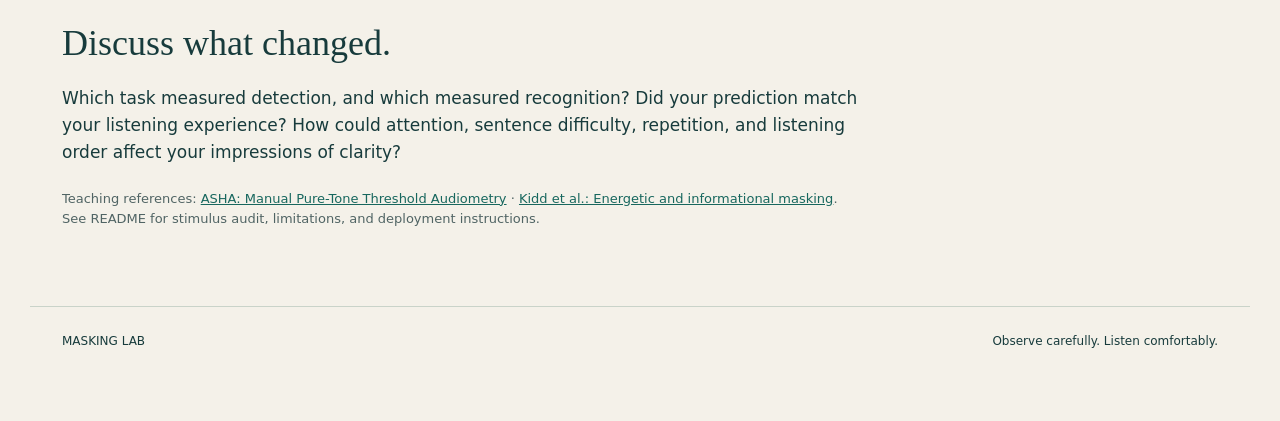
==== commit 4a994cc9: "Add files via upload" ====
--- a/index.html
+++ b/index.html
@@ -7,8 +7,8 @@
 <section id="energy" class="activity"><div class="sectionhead"><span class="num">02</span><div><p class="eyebrow">SIGNAL MEETS COMPETITION</p><h2>Energetic masking</h2></div></div><div class="grid"><div><p>Noise can obscure a tone when their excitation patterns overlap in the auditory system. Keep the tone fixed and increase the noise by reducing SNR.</p><label for="freq">Tone frequency (Hz)<select id="freq"><option>500</option><option selected>1000</option><option>2000</option><option>4000</option></select></label><label for="snr">Tone / broadband-noise SNR <output id="snrValue">0 dB</output></label><input id="snr" type="range" min="-24" max="12" step="3" value="0"><div class="buttons"><button id="energyPlay">Tone + noise</button><button id="toneAlone">Tone alone</button></div></div><div class="readout"><span class="big">SNR</span><p>10 log₁₀(signal power / noise power)</p><p>Here SNR compares tone RMS with total broadband-noise RMS over the shared listening interval. It is not noise spectrum level or a predicted detection threshold.</p><p class="small">Predict the lowest SNR at which you can still detect the tone. Keep your device and shared playback level unchanged.</p></div></div><div class="try"><h3>Try this: find where the tone gets lost</h3><ol><li>Choose <strong>1,000 Hz</strong> and listen to <strong>Tone alone</strong>.</li><li>Set SNR to <strong>+12 dB</strong> and play <strong>Tone + noise</strong>.</li><li>Try <strong>+6, 0, −6, −12, then −18 dB</strong>. Wait for playback to finish each time. At which setting does the tone become uncertain?</li><li>Return to the same SNR and compare <strong>500 Hz</strong> with <strong>2,000 Hz</strong>. Describe what changes.</li></ol><p>Change one setting at a time and keep volume fixed. The tone stays at the same digital RMS; lower SNR raises the noise.</p></div></section>
 <section id="temporal" class="activity"><div class="sectionhead"><span class="num">03</span><div><p class="eyebrow">THE ORDER MATTERS</p><h2>Masking in time</h2></div></div><div class="grid"><div><p>Forward: noise ends before the tone. Backward: noise begins after the tone. Simultaneous (also called concurrent): noise overlaps the tone. Timing is scheduled on the audio clock.</p><label for="timing">Presentation<select id="timing"><option value="forward">Forward</option><option value="backward">Backward</option><option value="simultaneous">Simultaneous</option></select></label><label for="gap">Silent gap, offset to onset (ms)<input id="gap" type="range" min="0" max="200" step="5" value="20"><output id="gapValue">20 ms</output></label><button id="timePlay">Play timing example</button><button id="timeTone">Reference tone</button></div><div><div id="timeline" class="readout" aria-live="polite"></div><p>Noise lasts 300 ms; the 1 kHz tone lasts 20 ms. Both include 5 ms onset/offset ramps. A zero gap means adjacent sounds, without overlap. In simultaneous mode the tone is centered within the noise, and gap is ignored.</p><p class="note">Audibility varies. Forward masking is often easier to demonstrate than backward masking; failure to hear a difference is a valid observation. Non-simultaneous masking is not simply simultaneous energetic overlap.</p></div></div><div class="try"><h3>Try this: change the gap</h3><ol><li>Listen to the <strong>Reference tone</strong> to learn the short sound you are listening for.</li><li>Select <strong>Forward</strong> with a <strong>20 ms</strong> gap and play the timing example. Then compare <strong>0, 50, and 200 ms</strong>.</li><li>Select <strong>Backward</strong> and repeat the same gaps. Check the timing readout: now the tone comes first.</li><li>Select <strong>Simultaneous</strong> and compare with the reference. The gap control is disabled because the sounds overlap.</li></ol><p>Which arrangement makes the tone hardest to hear? No difference is also a valid observation, especially for backward masking. Keep volume steady.</p></div></section>
 <section id="detection" class="activity"><div class="sectionhead"><span class="num">04</span><div><p class="eyebrow">MAKE A LISTENING DECISION</p><h2>Find the hidden tone</h2></div></div><div class="grid"><div><p>Two intervals contain broadband noise. One also contains a 1 kHz tone. Choose the interval with the tone. Repeat at different SNRs and record what changes.</p><label for="detectSeed">Session seed<input id="detectSeed" value="tone-lab-01" maxlength="80"></label><label for="detectSnr">Detection SNR (dB)<select id="detectSnr"><option>-24</option><option>-18</option><option selected>-12</option><option>-6</option><option>0</option></select></label><button id="detectPlay">Play next pair</button><div class="buttons"><button id="answer1" disabled>Interval 1</button><button id="answer2" disabled>Interval 2</button></div></div><div class="readout" id="detectResult" aria-live="polite">Listen for two 600 ms intervals, separated by 500 ms. Chance performance is 50%. This is a fixed-SNR exercise, not an adaptive clinical threshold test.</div></div><div class="try"><h3>Try this: choose an interval</h3><ol><li>Start at <strong>0 dB SNR</strong>. Press <strong>Play next pair</strong> and listen for two intervals.</li><li>Choose <strong>Interval 1</strong> or <strong>Interval 2</strong> after both sounds finish. Read the feedback.</li><li>Try five pairs at the same SNR, then five pairs at <strong>−12 dB</strong>. Try <strong>−18 dB</strong> if the tone is still clear.</li><li>Compare how certain you feel in the easier and harder conditions. A correct guess does not always mean you heard the tone.</li></ol><p>Chance is 50%. The displayed total pools trials; use the per-trial feedback to discuss each condition separately. This tone task is detection, while the sentence activity involves recognition.</p></div></section>
-<section id="speech" class="activity"><div class="sectionhead"><span class="num">05</span><div><p class="eyebrow">FROM AUDIBILITY TO UNDERSTANDING</p><h2>Speech in noise</h2></div></div><p class="intro">Explore how the same sentence sounds at −3, 0, +3, +6, and +9 dB SNR. Just listen—there are no typed responses or speech scores.</p>
+<section id="speech" class="activity"><div class="sectionhead"><span class="num">05</span><div><p class="eyebrow">FROM AUDIBILITY TO UNDERSTANDING</p><h2>Speech in noise</h2></div></div><p class="intro">Explore how the same sentence sounds at −9, −6, −3, 0, +3, and +6 dB SNR. Just listen—there are no typed responses or speech scores.</p>
 <div class="note"><strong>What changes?</strong> Lower SNR means more babble relative to speech. Babble can produce both energetic masking and interference from competing voices (informational masking). Changing SNR alone does not isolate informational masking.</div>
-<div class="grid"><div><label for="exploreSnr">Listening SNR<select id="exploreSnr"></select></label><button id="explore">Play selected SNR</button><p id="sentenceStatus" aria-live="polite"></p><div class="buttons"><button id="nextSentence">Next sentence</button><button id="restartSpeech">Restart listening set</button></div><details><summary>Reproducible sentence order</summary><label for="speechSeed">Listening set seed<input id="speechSeed" value="hearing-lab-01" maxlength="80"></label><p class="small">The same seed gives the same order of ten sentences and the same babble offset for each recording. Changing the seed restarts the set.</p></details><p class="small">Play selected SNR repeats the current sentence so you can compare conditions directly. Next sentence advances without repeating a recording until you restart the ten-sentence set. Repetition can make a sentence easier to understand through familiarity; this is exploration, not a scored test. Keep device and shared playback levels steady.</p></div>
-<div><div class="readout" id="speechStatus" aria-live="polite">Choose an SNR and press Play selected SNR. No response is required.</div><div class="try"><h3>Try this: work down the SNR ladder</h3><ol><li>Start at <strong>+9 dB SNR</strong> and listen to one sentence.</li><li>Keep the same sentence. Listen at <strong>+6, +3, 0, then −3 dB SNR</strong>, waiting for each playback to finish.</li><li>Notice which speech details become harder to follow and how much effort you need. Do not increase the volume.</li><li>Select <strong>Next sentence</strong>. Try the ladder in reverse, from −3 to +9 dB SNR. Does the change in clarity feel similar?</li></ol><p>Discuss: How could knowing a sentence already change what you hear at a harder SNR?</p></div></div></div></section>
+<div class="grid"><div><label for="exploreSnr">Listening SNR<select id="exploreSnr"></select></label><button id="explore">Play selected SNR</button><p id="sentenceStatus" aria-live="polite"></p><div class="buttons"><button id="nextSentence">Next sentence</button><button id="restartSpeech">Restart listening set</button></div><details><summary>Reproducible sentence order</summary><label for="speechSeed">Listening set seed<input id="speechSeed" value="hearing-lab-01" maxlength="80"></label><p class="small">The same seed gives the same order of five sentences and the same babble offset for each recording. Changing the seed restarts the set.</p></details><p class="small">Play selected SNR repeats the current sentence so you can compare conditions directly. Next sentence advances without repeating a recording until you restart the five-sentence set. Repetition can make a sentence easier to understand through familiarity; this is exploration, not a scored test. Keep device and shared playback levels steady.</p></div>
+<div><div class="readout" id="speechStatus" aria-live="polite">Choose an SNR and press Play selected SNR. No response is required.</div><div class="try"><h3>Try this: work down the SNR ladder</h3><ol><li>Start at <strong>+6 dB SNR</strong> and listen to one sentence.</li><li>Keep the same sentence. Listen at <strong>+3, 0, −3, −6, then −9 dB SNR</strong>, waiting for each playback to finish.</li><li>Notice which speech details become harder to follow and how much effort you need. Do not increase the volume.</li><li>Select <strong>Next sentence</strong>. Try the ladder in reverse, from −9 to +6 dB SNR. Does the change in clarity feel similar?</li></ol><p>Discuss: How could knowing a sentence already change what you hear at a harder SNR?</p></div></div></div></section>
 <section class="closing"><h2>Discuss what changed.</h2><p>Which task measured detection, and which measured recognition? Did your prediction match your listening experience? How could attention, sentence difficulty, repetition, and listening order affect your impressions of clarity?</p><p class="small">Teaching references: <a href="https://www.asha.org/policy/gl2005-00014/">ASHA: Manual Pure-Tone Threshold Audiometry</a> · <a href="https://pubmed.ncbi.nlm.nih.gov/16158654/">Kidd et al.: Energetic and informational masking</a>. See README for stimulus audit, limitations, and deployment instructions.</p></section></main><div id="globalStatus" role="status" aria-live="polite">Audio stopped</div><footer>MASKING LAB <span>Observe carefully. Listen comfortably.</span></footer><script src="app.js"></script></body></html>
